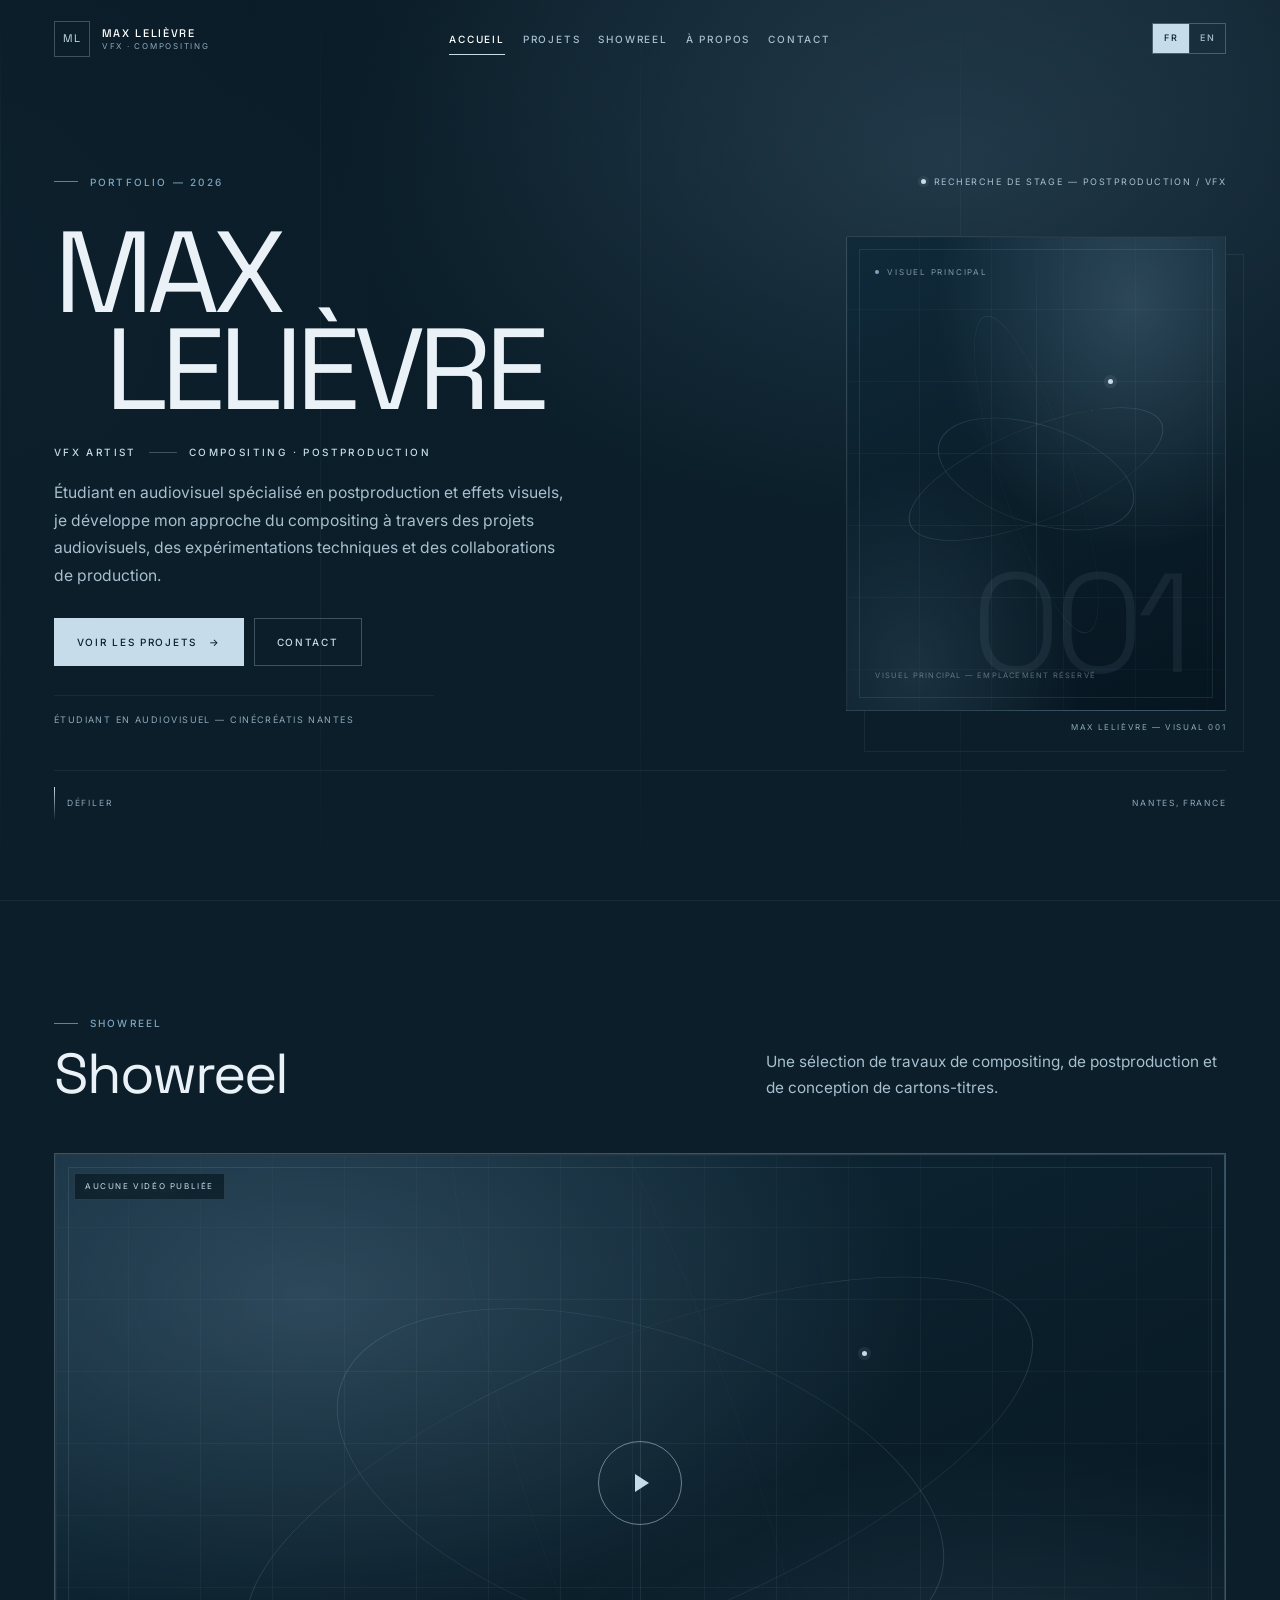
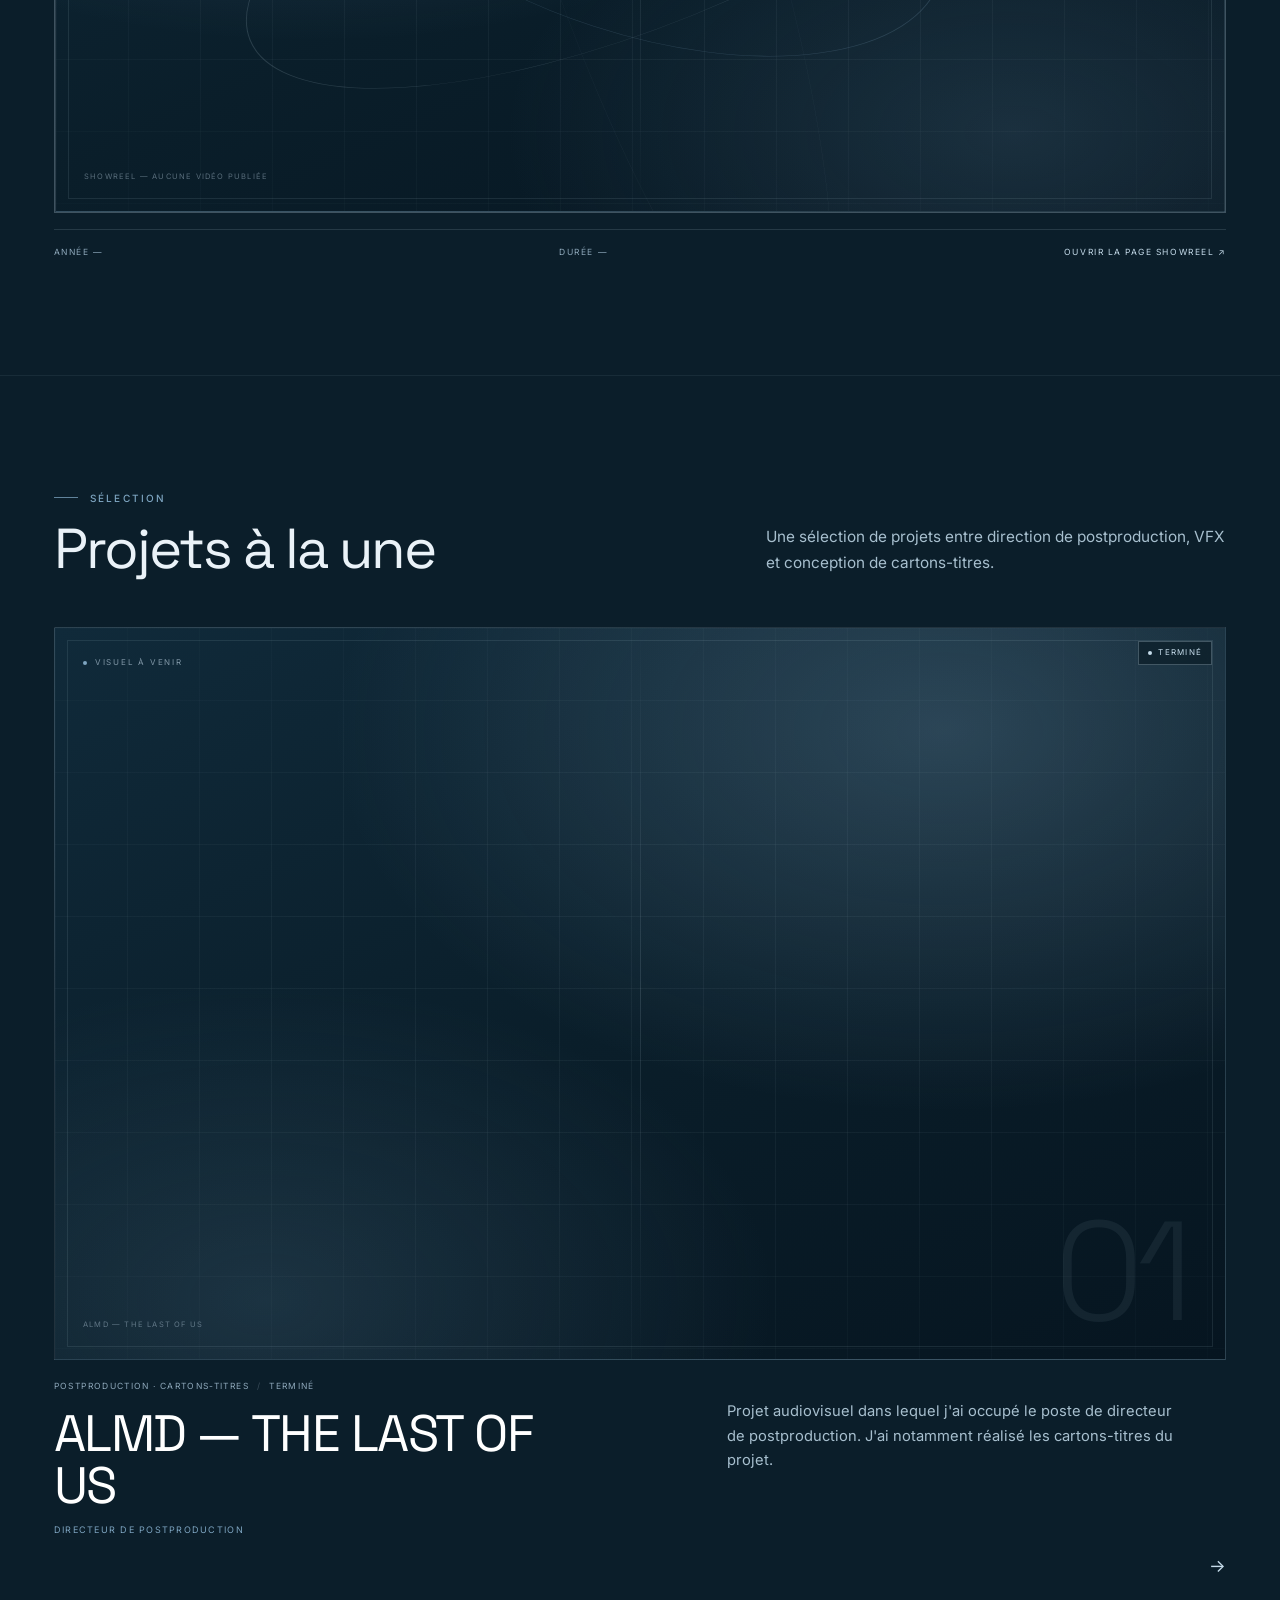
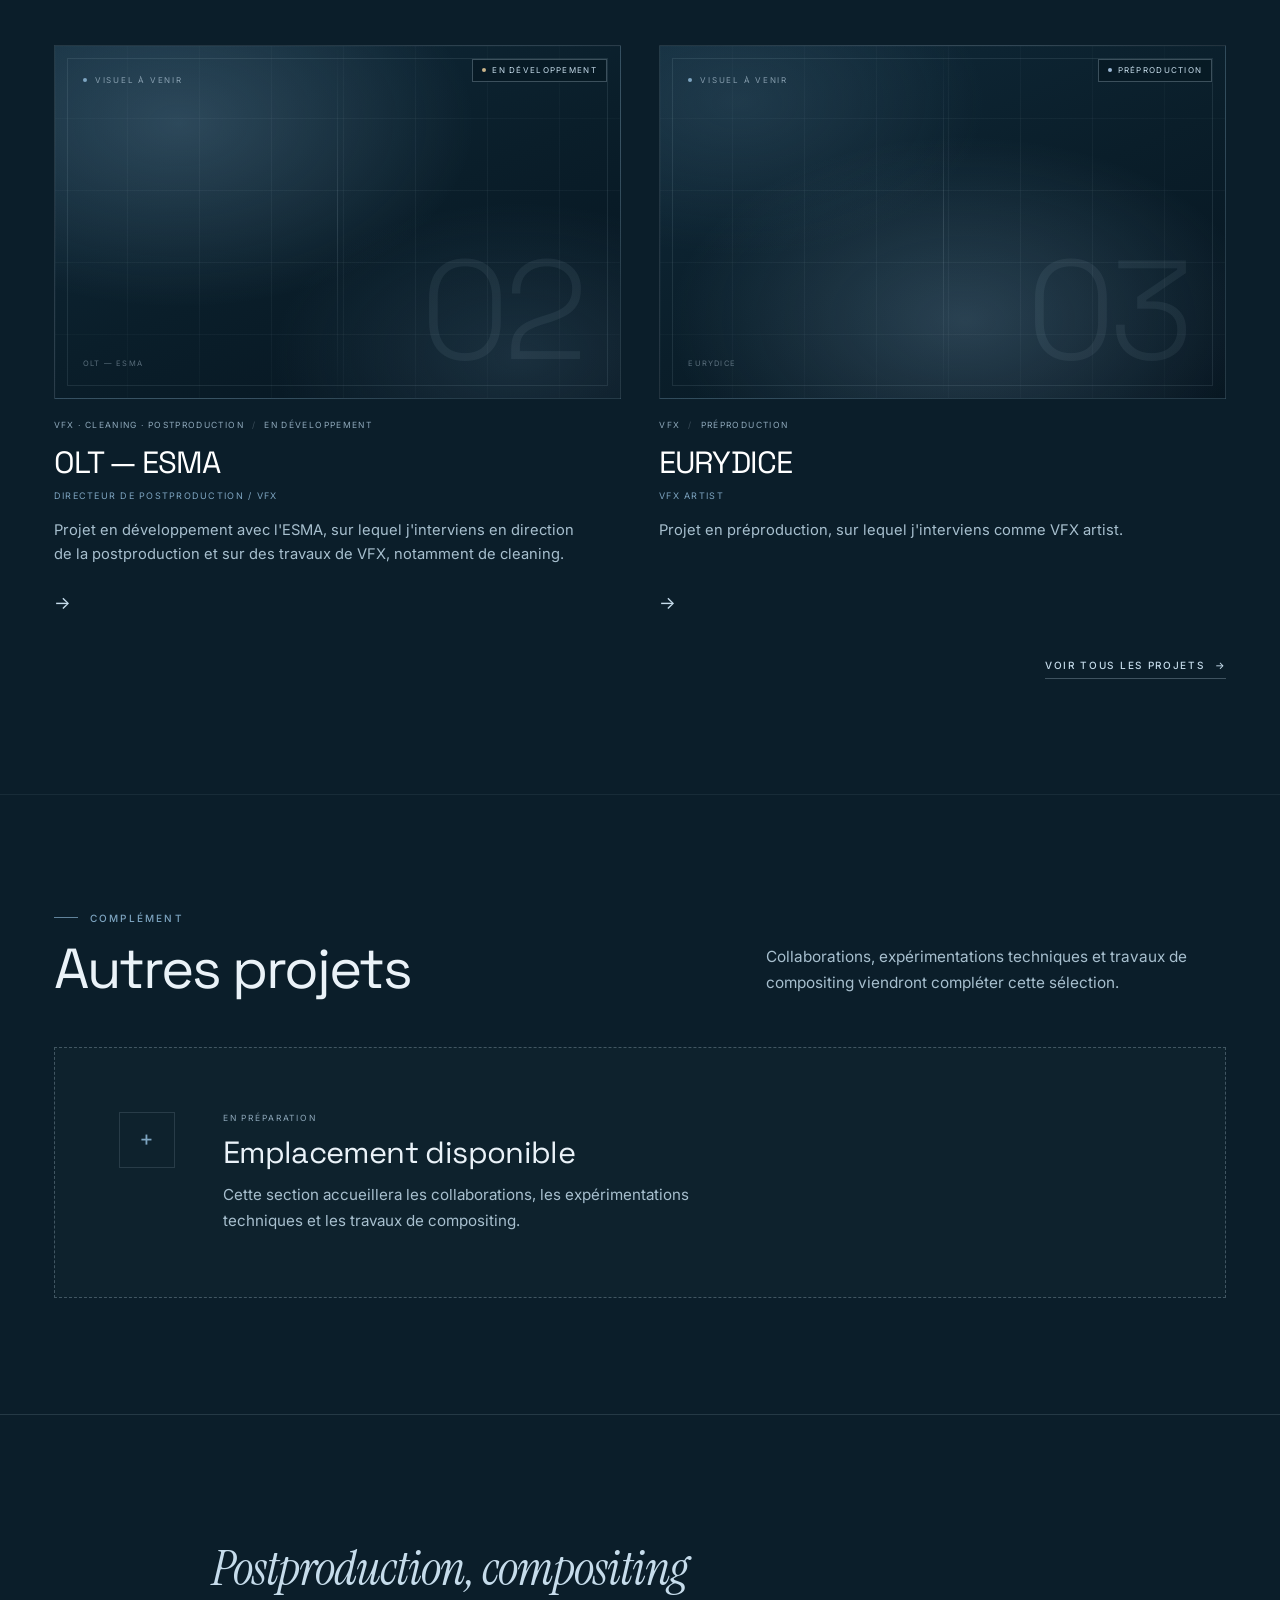
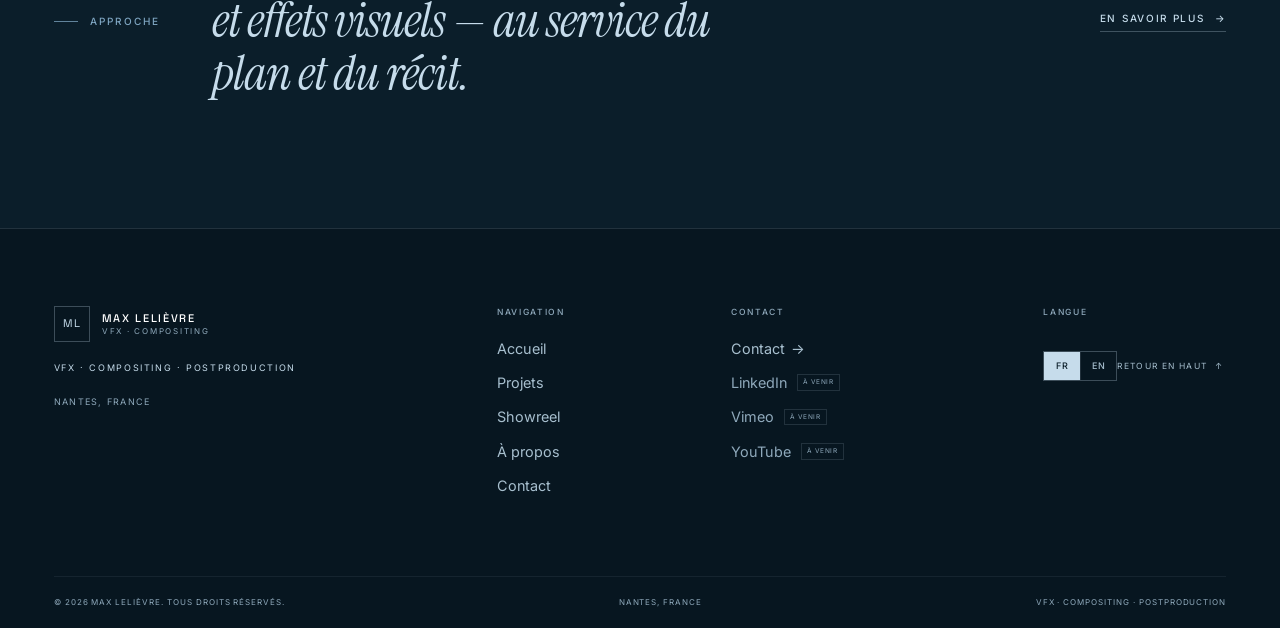
==== index.html @ de78ba36 "Initial commit: setup portfolio structure, assets, styles and scripts" ====
<!DOCTYPE html>
<html lang="fr">
<head>
  <meta charset="utf-8">
  <meta name="viewport" content="width=device-width, initial-scale=1">
  <title>Max Lelièvre — VFX Artist · Compositing &amp; Postproduction</title>
  <meta name="description" content="Portfolio de Max Lelièvre, étudiant en audiovisuel à CinéCréatis Nantes, spécialisé en postproduction, compositing et effets visuels.">
  <meta name="author" content="Max Lelièvre">
  <meta name="theme-color" content="#0B1E2A">
  <meta name="color-scheme" content="dark">

  <meta property="og:type" content="website">
  <meta property="og:site_name" content="Max Lelièvre">
  <meta property="og:title" content="Max Lelièvre — VFX Artist · Compositing &amp; Postproduction">
  <meta property="og:description" content="Portfolio de Max Lelièvre, étudiant en audiovisuel à CinéCréatis Nantes, spécialisé en postproduction, compositing et effets visuels.">
  <meta property="og:locale" content="fr_FR">

  <link rel="icon" href="assets/icons/favicon.svg" type="image/svg+xml">
  <link rel="preconnect" href="https://fonts.googleapis.com">
  <link rel="preconnect" href="https://fonts.gstatic.com" crossorigin>
  <link href="https://fonts.googleapis.com/css2?family=Inter:wght@300;400;500;600&family=Instrument+Serif:ital@0;1&family=Space+Grotesk:wght@300;400;500;600&display=swap" rel="stylesheet">
  <link rel="stylesheet" href="css/style.css">
</head>
<body>
  <a class="skip-link" href="#main" data-i18n-skip>Aller au contenu</a>

  <header id="site-header" class="site-header"></header>

  <div id="mobile-menu" class="mobile-menu" role="dialog" aria-modal="true" aria-hidden="true" inert></div>

  <main id="main" class="site-main" tabindex="-1"></main>

  <noscript>
    <div class="noscript">
      <p><strong>Ce portfolio nécessite JavaScript.</strong></p>
      <p>Activez JavaScript dans votre navigateur pour consulter les projets. / This portfolio requires JavaScript. Please enable it to view the projects.</p>
    </div>
  </noscript>

  <footer id="site-footer" class="site-footer"></footer>

  <div id="lightbox" class="lightbox" role="dialog" aria-modal="true" aria-label="Galerie" aria-hidden="true" inert>
    <button class="lightbox__close" type="button" data-lightbox-close aria-label="Fermer">
      <span aria-hidden="true"></span><span aria-hidden="true"></span>
    </button>
    <button class="lightbox__nav lightbox__nav--prev" type="button" data-lightbox-prev aria-label="Image précédente">
      <span aria-hidden="true">←</span>
    </button>
    <figure class="lightbox__figure">
      <div class="lightbox__stage"></div>
      <figcaption class="lightbox__caption"></figcaption>
    </figure>
    <button class="lightbox__nav lightbox__nav--next" type="button" data-lightbox-next aria-label="Image suivante">
      <span aria-hidden="true">→</span>
    </button>
    <div class="lightbox__counter" aria-hidden="true"></div>
  </div>

  <div id="live-region" class="sr-only" aria-live="polite"></div>

  <script src="js/translations.js" defer></script>
  <script src="js/projects.js" defer></script>
  <script src="js/main.js" defer></script>
</body>
</html>
---- css/style.css ----
/* ============================================================
   MAX LELIÈVRE — PORTFOLIO VFX
   Feuille de style unique, sans dépendance.
   Sommaire :
   01. Variables et base
   02. Utilitaires et typographie
   03. En-tête et menu mobile
   04. Accueil — hero
   05. Sections, showreel et cartes projet
   06. Pages Projets / Showreel
   07. Page projet
   08. À propos / Contact
   09. Pied de page et visionneuse
   10. Animations et responsive
   ============================================================ */

/* ------------------------------------------------------------
   01. VARIABLES ET BASE
   ------------------------------------------------------------ */
:root {
  --bg: #0B1E2A;
  --bg-deep: #071620;
  --bg-soft: #0E2432;
  --blue: #46677D;
  --blue-light: #7EA5C1;
  --pale: #C6DCEB;
  --white: #FFFFFF;
  --text: #EAF2F8;
  --muted: #A7BFCE;
  --muted-dim: #8FA9BB;
  --line: rgba(198, 220, 235, 0.14);
  --line-strong: rgba(198, 220, 235, 0.28);
  --line-faint: rgba(198, 220, 235, 0.07);

  --font-display: "Space Grotesk", "Helvetica Neue", Arial, sans-serif;
  --font-body: "Inter", "Helvetica Neue", Arial, sans-serif;
  --font-serif: "Instrument Serif", Georgia, "Times New Roman", serif;

  --header-h: 78px;
  --gutter: clamp(20px, 4.2vw, 64px);
  --max: 1560px;
  --ease: cubic-bezier(0.22, 0.61, 0.36, 1);
  --dur: 0.6s;
}

*,
*::before,
*::after {
  box-sizing: border-box;
}

html {
  -webkit-text-size-adjust: 100%;
  scroll-padding-top: calc(var(--header-h) + 24px);
}

body {
  margin: 0;
  background-color: var(--bg);
  background-image:
    radial-gradient(1100px 760px at 78% -12%, rgba(70, 103, 125, 0.20), transparent 62%),
    radial-gradient(900px 700px at -12% 34%, rgba(70, 103, 125, 0.08), transparent 60%);
  background-attachment: fixed;
  color: var(--text);
  font-family: var(--font-body);
  font-size: 16px;
  font-weight: 400;
  line-height: 1.6;
  overflow-x: hidden;
  -webkit-font-smoothing: antialiased;
  -moz-osx-font-smoothing: grayscale;
}

body::before {
  content: none;
}

body.menu-open,
body.lightbox-open {
  overflow: hidden;
}

img {
  display: block;
  max-width: 100%;
}

a {
  color: inherit;
  text-decoration: none;
}

button {
  font: inherit;
  color: inherit;
}

h1, h2, h3, h4, h5, h6 {
  margin: 0;
  font-weight: 400;
}

p {
  margin: 0;
}

ul, ol {
  margin: 0;
  padding: 0;
  list-style: none;
}

dl, dt, dd {
  margin: 0;
}

figure {
  margin: 0;
}

::selection {
  background: var(--pale);
  color: var(--bg);
}

:focus-visible {
  outline: 2px solid var(--pale);
  outline-offset: 4px;
}

main:focus {
  outline: none;
}

::-webkit-scrollbar {
  width: 10px;
  height: 10px;
}
::-webkit-scrollbar-track {
  background: var(--bg-deep);
}
::-webkit-scrollbar-thumb {
  background: #294455;
  border: 2px solid var(--bg-deep);
}
::-webkit-scrollbar-thumb:hover {
  background: var(--blue);
}

/* ------------------------------------------------------------
   02. UTILITAIRES ET TYPOGRAPHIE
   ------------------------------------------------------------ */
.container {
  width: 100%;
  max-width: var(--max);
  margin-inline: auto;
  padding-inline: var(--gutter);
}

.sr-only {
  position: absolute;
  width: 1px;
  height: 1px;
  padding: 0;
  margin: -1px;
  overflow: hidden;
  clip: rect(0, 0, 0, 0);
  white-space: nowrap;
  border: 0;
}

.skip-link {
  position: fixed;
  top: 12px;
  left: 12px;
  z-index: 1000;
  padding: 12px 18px;
  background: var(--pale);
  color: var(--bg);
  font-size: 11px;
  font-weight: 500;
  letter-spacing: 0.14em;
  text-transform: uppercase;
  transform: translateY(-160%);
  transition: transform 0.25s var(--ease);
}
.skip-link:focus {
  transform: none;
}

.eyebrow {
  display: flex;
  align-items: center;
  gap: 12px;
  color: var(--blue-light);
  font-size: 10px;
  font-weight: 500;
  letter-spacing: 0.22em;
  line-height: 1.4;
  text-transform: uppercase;
}
.eyebrow::before {
  content: "";
  flex: 0 0 auto;
  width: 24px;
  height: 1px;
  background: currentColor;
  opacity: 0.75;
}

.section-title {
  font-family: var(--font-display);
  font-size: clamp(2.1rem, 4.4vw, 4.6rem);
  font-weight: 400;
  letter-spacing: -0.035em;
  line-height: 0.98;
}

.page-title {
  margin-top: 1.6rem;
  font-family: var(--font-display);
  font-size: clamp(3.4rem, 9vw, 9rem);
  font-weight: 400;
  letter-spacing: -0.055em;
  line-height: 0.84;
  text-transform: uppercase;
}

.page-intro {
  max-width: 62ch;
  color: var(--muted);
  font-size: clamp(0.98rem, 1.2vw, 1.1rem);
  line-height: 1.75;
}
.page-intro--large {
  max-width: 54ch;
  margin-top: clamp(1.8rem, 3vw, 2.8rem);
  color: var(--pale);
  font-size: clamp(1.15rem, 1.8vw, 1.5rem);
  line-height: 1.55;
}

.section-intro {
  justify-self: end;
  max-width: 46ch;
  color: var(--muted);
  font-size: 0.96rem;
  line-height: 1.7;
}

.text-link {
  display: inline-flex;
  align-items: center;
  gap: 10px;
  padding-bottom: 5px;
  border-bottom: 1px solid var(--line-strong);
  color: var(--pale);
  font-size: 10px;
  font-weight: 500;
  letter-spacing: 0.17em;
  text-transform: uppercase;
  transition: color 0.25s, border-color 0.25s;
}
.text-link span {
  transition: transform 0.3s var(--ease);
}
.text-link:hover {
  color: var(--white);
  border-color: var(--white);
}
.text-link:hover span {
  transform: translateX(4px);
}

.btn {
  display: inline-flex;
  align-items: center;
  justify-content: center;
  gap: 12px;
  min-height: 48px;
  padding: 0 22px;
  border: 1px solid transparent;
  background: transparent;
  color: var(--pale);
  font-size: 10px;
  font-weight: 500;
  letter-spacing: 0.17em;
  line-height: 1.2;
  text-transform: uppercase;
  cursor: pointer;
  transition: background 0.3s, color 0.3s, border-color 0.3s;
}
.btn span {
  transition: transform 0.3s var(--ease);
}
.btn:hover span {
  transform: translateX(3px);
}
.btn--primary {
  background: var(--pale);
  border-color: var(--pale);
  color: var(--bg);
}
.btn--primary:hover {
  background: var(--white);
  border-color: var(--white);
}
.btn--ghost {
  border-color: var(--line-strong);
  color: var(--pale);
}
.btn--ghost:hover {
  border-color: var(--pale);
  background: rgba(198, 220, 235, 0.05);
}
.btn--disabled {
  border-color: var(--line);
  color: var(--muted-dim);
  cursor: default;
}

.dot {
  display: inline-block;
  flex: 0 0 auto;
  width: 5px;
  height: 5px;
  border-radius: 50%;
  background: var(--pale);
}

/* ------------------------------------------------------------
   03. EN-TÊTE ET MENU MOBILE
   ------------------------------------------------------------ */
.site-header {
  position: fixed;
  inset: 0 0 auto 0;
  z-index: 100;
  height: var(--header-h);
  border-bottom: 1px solid transparent;
  transition: background 0.35s var(--ease), border-color 0.35s var(--ease), backdrop-filter 0.35s;
}
.site-header.is-scrolled,
.site-header.is-inner {
  background: rgba(7, 22, 32, 0.84);
  border-bottom-color: var(--line);
  -webkit-backdrop-filter: blur(16px) saturate(1.1);
  backdrop-filter: blur(16px) saturate(1.1);
}

.header__inner {
  display: grid;
  grid-template-columns: 1fr auto 1fr;
  align-items: center;
  gap: 24px;
  height: 100%;
}

.brand {
  display: inline-flex;
  align-items: center;
  gap: 12px;
  justify-self: start;
}
.brand__mark {
  display: grid;
  flex: 0 0 auto;
  place-items: center;
  width: 36px;
  height: 36px;
  border: 1px solid var(--line-strong);
  color: var(--pale);
  font-family: var(--font-display);
  font-size: 11px;
  letter-spacing: 0.04em;
  transition: background 0.3s, color 0.3s, border-color 0.3s;
}
.brand:hover .brand__mark {
  background: var(--pale);
  border-color: var(--pale);
  color: var(--bg);
}
.brand__text {
  display: flex;
  flex-direction: column;
  line-height: 1.1;
}
.brand__name {
  color: var(--white);
  font-family: var(--font-display);
  font-size: 11px;
  font-weight: 500;
  letter-spacing: 0.15em;
  text-transform: uppercase;
}
.brand__role {
  margin-top: 3px;
  color: var(--muted-dim);
  font-size: 8px;
  letter-spacing: 0.22em;
  text-transform: uppercase;
}

.header__nav {
  display: flex;
  justify-self: center;
  gap: clamp(16px, 2vw, 34px);
}
.header__link {
  position: relative;
  padding: 8px 0;
  color: var(--muted);
  font-size: 10px;
  font-weight: 500;
  letter-spacing: 0.18em;
  text-transform: uppercase;
  transition: color 0.25s;
}
.header__link::after {
  content: "";
  position: absolute;
  right: 0;
  bottom: 0;
  left: 0;
  height: 1px;
  background: var(--pale);
  transform: scaleX(0);
  transform-origin: left;
  transition: transform 0.35s var(--ease);
}
.header__link:hover,
.header__link.is-active {
  color: var(--white);
}
.header__link.is-active::after {
  transform: scaleX(1);
}

.header__actions {
  display: flex;
  align-items: center;
  justify-self: end;
  gap: 18px;
}

.lang-switch {
  display: inline-flex;
  border: 1px solid var(--line-strong);
}
.lang-switch__btn {
  min-width: 36px;
  padding: 7px 8px;
  border: 0;
  background: transparent;
  color: var(--muted);
  font-size: 9px;
  font-weight: 500;
  letter-spacing: 0.14em;
  cursor: pointer;
  transition: background 0.25s, color 0.25s;
}
.lang-switch__btn + .lang-switch__btn {
  border-left: 1px solid var(--line);
}
.lang-switch__btn:hover {
  color: var(--white);
}
.lang-switch__btn.is-active {
  background: var(--pale);
  color: var(--bg);
}
.lang-switch__btn.is-active:hover {
  color: var(--bg);
}

.menu-toggle {
  display: none;
  align-items: center;
  gap: 10px;
  padding: 8px 0;
  border: 0;
  background: none;
  cursor: pointer;
}
.menu-toggle__label {
  font-size: 9px;
  letter-spacing: 0.18em;
  text-transform: uppercase;
}
.menu-toggle__icon {
  position: relative;
  width: 22px;
  height: 14px;
}
.menu-toggle__icon span {
  position: absolute;
  left: 0;
  width: 100%;
  height: 1px;
  background: var(--pale);
  transition: transform 0.3s var(--ease), top 0.3s var(--ease);
}
.menu-toggle__icon span:first-child {
  top: 3px;
}
.menu-toggle__icon span:last-child {
  top: 10px;
}
body.menu-open .menu-toggle__icon span:first-child {
  top: 7px;
  transform: rotate(45deg);
}
body.menu-open .menu-toggle__icon span:last-child {
  top: 7px;
  transform: rotate(-45deg);
}

.mobile-menu {
  position: fixed;
  inset: 0;
  z-index: 90;
  display: none;
  padding-top: var(--header-h);
  background: var(--bg-deep);
  visibility: hidden;
  opacity: 0;
  overflow-y: auto;
  transition: opacity 0.35s var(--ease), visibility 0s linear 0.35s;
}
.mobile-menu.is-open {
  visibility: visible;
  opacity: 1;
  transition: opacity 0.35s var(--ease), visibility 0s linear 0s;
}
.mobile-menu__inner {
  display: flex;
  flex-direction: column;
  justify-content: space-between;
  min-height: calc(100svh - var(--header-h));
  padding-top: clamp(2rem, 6vh, 5rem);
  padding-bottom: 2rem;
}
.mobile-menu__nav {
  display: flex;
  flex-direction: column;
}
.mobile-menu__link {
  display: flex;
  align-items: baseline;
  gap: 16px;
  padding: clamp(10px, 1.8vh, 18px) 0;
  border-bottom: 1px solid var(--line-faint);
  color: var(--muted);
  font-family: var(--font-display);
  font-size: clamp(2rem, 7vw, 3.6rem);
  letter-spacing: -0.035em;
  line-height: 1;
  text-transform: uppercase;
  transition: color 0.25s, padding-left 0.35s var(--ease);
}
.mobile-menu__link:hover,
.mobile-menu__link.is-active {
  color: var(--white);
}
.mobile-menu__link:hover {
  padding-left: 10px;
}
.mobile-menu__index {
  color: var(--blue-light);
  font-family: var(--font-body);
  font-size: 9px;
  letter-spacing: 0.18em;
}
.mobile-menu__arrow {
  margin-left: auto;
  color: var(--blue-light);
  font-size: 0.9rem;
}
.mobile-menu__footer {
  display: grid;
  gap: 1rem;
  margin-top: 3rem;
}
.mobile-menu__row {
  display: flex;
  align-items: center;
  justify-content: space-between;
  gap: 1rem;
  padding-top: 1rem;
  border-top: 1px solid var(--line);
  color: var(--muted);
  font-size: 12px;
}
.mobile-menu__kicker {
  color: var(--muted-dim);
  font-size: 8.5px;
  letter-spacing: 0.2em;
  text-transform: uppercase;
}
.mobile-menu__cta {
  display: flex;
  align-items: center;
  justify-content: space-between;
  padding: 1.1rem 0;
  border-top: 1px solid var(--line-strong);
  color: var(--pale);
  font-size: 13px;
  letter-spacing: 0.16em;
  text-transform: uppercase;
}

/* ------------------------------------------------------------
   04. ACCUEIL — HERO
   ------------------------------------------------------------ */
.site-main {
  min-height: 60vh;
}

.hero {
  position: relative;
  display: flex;
  align-items: center;
  min-height: 100svh;
  padding-top: calc(var(--header-h) + clamp(2.5rem, 6vh, 5rem));
  padding-bottom: clamp(1.5rem, 4vh, 3rem);
  overflow: hidden;
}
.hero__bg {
  position: absolute;
  inset: 0;
  pointer-events: none;
}
.hero__bg::before {
  content: "";
  position: absolute;
  inset: 0;
  background:
    radial-gradient(ellipse 72% 62% at 74% 18%, rgba(70, 103, 125, 0.34), transparent 66%),
    linear-gradient(180deg, rgba(7, 22, 32, 0.18), var(--bg) 92%);
}
.hero__bg::after {
  content: "";
  position: absolute;
  inset: 0;
  background-image: linear-gradient(90deg, rgba(198, 220, 235, 0.055) 1px, transparent 1px);
  background-size: 25% 100%;
  opacity: 0.8;
  -webkit-mask-image: linear-gradient(to bottom, transparent, #000 18%, #000 72%, transparent);
  mask-image: linear-gradient(to bottom, transparent, #000 18%, #000 72%, transparent);
}
.hero__inner {
  position: relative;
  z-index: 1;
  width: 100%;
}
.hero__top {
  display: flex;
  align-items: center;
  justify-content: space-between;
  gap: 1.5rem;
}
.hero__availability {
  display: flex;
  align-items: center;
  gap: 8px;
  color: var(--muted);
  font-size: 9px;
  letter-spacing: 0.17em;
  text-transform: uppercase;
}
.hero__availability .dot {
  box-shadow: 0 0 0 3px rgba(198, 220, 235, 0.08);
}

.hero__title {
  margin: 0 0 1.6rem;
  font-family: var(--font-display);
  font-size: clamp(3.4rem, 9vw, 8rem);
  font-weight: 400;
  letter-spacing: -0.06em;
  line-height: 0.84;
  text-transform: uppercase;
}
.hero__line {
  display: block;
}
.hero__line--2 {
  margin-left: clamp(0px, 4vw, 70px);
}

.hero__grid {
  display: grid;
  grid-template-columns: minmax(0, 1fr) minmax(280px, 420px);
  gap: clamp(2rem, 5vw, 6rem);
  align-items: end;
  margin-top: clamp(2rem, 4vh, 3.5rem);
}
.hero__content {
  max-width: none;
  padding-bottom: 0.4rem;
}
.hero__role {
  display: flex;
  flex-wrap: wrap;
  align-items: center;
  gap: 12px;
  color: var(--pale);
  font-size: 10px;
  font-weight: 500;
  letter-spacing: 0.24em;
  text-transform: uppercase;
}
.hero__role-sep {
  width: 28px;
  height: 1px;
  background: var(--line-strong);
}
.hero__intro {
  max-width: 52ch;
  margin-top: 1.2rem;
  color: var(--muted);
  font-size: clamp(0.98rem, 1.15vw, 1.1rem);
  line-height: 1.75;
}
.hero__actions {
  display: flex;
  flex-wrap: wrap;
  gap: 10px;
  margin-top: 1.8rem;
}
.hero__meta {
  max-width: 380px;
  margin-top: 1.8rem;
  padding-top: 1.1rem;
  border-top: 1px solid var(--line-faint);
  color: var(--muted-dim);
  font-size: 9px;
  letter-spacing: 0.16em;
  line-height: 1.6;
  text-transform: uppercase;
}

.hero__visual {
  position: relative;
  isolation: isolate;
  justify-self: end;
  width: 100%;
  max-width: 420px;
}
.hero__visual::before {
  content: "";
  position: absolute;
  inset: 18px -18px -18px 18px;
  z-index: -1;
  border: 1px solid var(--line-faint);
  pointer-events: none;
}
.hero__media {
  border-color: var(--line-strong);
}
.hero__visual-caption {
  display: block;
  margin-top: 10px;
  color: var(--muted-dim);
  font-size: 8px;
  letter-spacing: 0.2em;
  text-align: right;
  text-transform: uppercase;
}

.hero__footer {
  display: flex;
  align-items: center;
  justify-content: space-between;
  gap: 1.5rem;
  margin-top: clamp(2rem, 4vh, 3.5rem);
  padding-top: 1rem;
  border-top: 1px solid var(--line-faint);
}
.hero__footer-note {
  color: var(--muted-dim);
  font-size: 8.5px;
  letter-spacing: 0.2em;
  text-transform: uppercase;
}
.scroll-cue {
  display: inline-flex;
  align-items: center;
  gap: 12px;
  padding: 0;
  border: 0;
  background: none;
  color: var(--muted-dim);
  font-size: 8.5px;
  letter-spacing: 0.22em;
  text-transform: uppercase;
  cursor: pointer;
  transition: color 0.25s;
}
.scroll-cue:hover {
  color: var(--pale);
}
.scroll-cue__line {
  position: relative;
  width: 1px;
  height: 34px;
  background: linear-gradient(to bottom, var(--pale), transparent);
  overflow: hidden;
}
.scroll-cue__line::after {
  content: "";
  position: absolute;
  top: -10px;
  left: 0;
  width: 1px;
  height: 10px;
  background: var(--white);
}

/* ------------------------------------------------------------
   05. SECTIONS, SHOWREEL ET CARTES PROJET
   ------------------------------------------------------------ */
.section {
  position: relative;
  padding: clamp(4.5rem, 9vw, 9rem) 0;
  border-top: 1px solid var(--line-faint);
}
.section--tight {
  padding-top: clamp(3rem, 6vw, 5rem);
}
.section-head {
  display: grid;
  grid-template-columns: minmax(0, 1fr) minmax(0, 0.9fr);
  gap: clamp(1.5rem, 4vw, 5rem);
  align-items: end;
  margin-bottom: clamp(2rem, 4vw, 3.5rem);
}
.section-head__title .eyebrow {
  margin-bottom: 1rem;
}
.section-foot {
  display: flex;
  justify-content: flex-end;
  margin-top: 2.5rem;
}

/* Showreel */
.showreel-frame {
  display: block;
}
.showreel-frame__media {
  position: relative;
  overflow: hidden;
  border: 1px solid var(--line-strong);
}
.showreel-frame__visual {
  transition: transform 0.9s var(--ease), filter 0.5s;
}
.showreel-frame:hover .showreel-frame__visual {
  transform: scale(1.012);
  filter: brightness(1.08);
}
.play-button {
  position: absolute;
  inset: 0;
  z-index: 3;
  display: grid;
  place-items: center;
  width: 84px;
  height: 84px;
  margin: auto;
  border: 1px solid rgba(198, 220, 235, 0.5);
  border-radius: 50%;
  transition: background 0.35s, border-color 0.35s;
}
.play-button span {
  width: 0;
  height: 0;
  margin-left: 4px;
  border-top: 9px solid transparent;
  border-bottom: 9px solid transparent;
  border-left: 14px solid var(--pale);
  transition: border-color 0.35s;
}
.showreel-frame:hover .play-button {
  background: var(--pale);
  border-color: var(--pale);
}
.showreel-frame:hover .play-button span {
  border-left-color: var(--bg);
}
.showreel-frame__status {
  position: absolute;
  top: 1.2rem;
  left: 1.2rem;
  z-index: 3;
  padding: 6px 10px;
  border: 1px solid var(--line);
  background: rgba(7, 22, 32, 0.65);
  color: var(--pale);
  font-size: 8px;
  letter-spacing: 0.2em;
  text-transform: uppercase;
  -webkit-backdrop-filter: blur(8px);
  backdrop-filter: blur(8px);
}
.showreel-frame__bar {
  display: flex;
  flex-wrap: wrap;
  justify-content: space-between;
  gap: 1rem;
  margin-top: 1rem;
  padding-top: 1rem;
  border-top: 1px solid var(--line);
  color: var(--muted-dim);
  font-size: 8.5px;
  letter-spacing: 0.18em;
  text-transform: uppercase;
}
.showreel-frame__cta {
  color: var(--pale);
}

/* Médias et emplacements visuels */
.media,
.media-ph {
  position: relative;
  width: 100%;
  overflow: hidden;
  border: 1px solid var(--line);
  background: var(--bg-deep);
}
.media img {
  width: 100%;
  height: 100%;
  object-fit: cover;
  transition: transform 0.9s var(--ease), filter 0.5s;
}
.media-ph {
  display: flex;
  flex-direction: column;
  justify-content: space-between;
  padding: clamp(1rem, 2.2vw, 1.8rem);
  background:
    radial-gradient(90% 90% at var(--ph-x, 76%) var(--ph-y, 14%), rgba(126, 165, 193, 0.28), transparent 58%),
    radial-gradient(70% 70% at var(--ph-rx, 18%) var(--ph-ry, 92%), rgba(70, 103, 125, 0.30), transparent 62%),
    linear-gradient(155deg, #102A3A 0%, #0A1E2A 52%, #061520 100%);
  isolation: isolate;
  transition: filter 0.5s;
}
.media-ph--v1 {
  --ph-x: 76%;
  --ph-y: 14%;
  --ph-rx: 18%;
  --ph-ry: 92%;
}
.media-ph--v2 {
  --ph-x: 22%;
  --ph-y: 22%;
  --ph-rx: 82%;
  --ph-ry: 88%;
}
.media-ph--v3 {
  --ph-x: 54%;
  --ph-y: 78%;
  --ph-rx: 14%;
  --ph-ry: 16%;
}
.media-ph::before {
  content: "";
  position: absolute;
  inset: 0;
  z-index: 0;
  background-image:
    linear-gradient(to right, rgba(198, 220, 235, 0.055) 1px, transparent 1px),
    linear-gradient(to bottom, rgba(198, 220, 235, 0.055) 1px, transparent 1px);
  background-size: clamp(36px, 6vw, 72px) clamp(36px, 6vw, 72px);
  -webkit-mask-image: radial-gradient(120% 100% at 50% 50%, #000 25%, transparent 80%);
  mask-image: radial-gradient(120% 100% at 50% 50%, #000 25%, transparent 80%);
}
.media-ph::after {
  content: "";
  position: absolute;
  top: 0;
  bottom: 0;
  left: 50%;
  z-index: 0;
  width: 1px;
  background: linear-gradient(to bottom, transparent, rgba(198, 220, 235, 0.14), transparent);
}
.media-ph > * {
  position: relative;
  z-index: 1;
}
.media-ph__frame {
  position: absolute;
  inset: 12px;
  z-index: 0;
  border: 1px solid rgba(198, 220, 235, 0.10);
  pointer-events: none;
}
.media-ph__top {
  display: flex;
  align-items: center;
  gap: 8px;
  color: rgba(198, 220, 235, 0.62);
  font-size: 8px;
  letter-spacing: 0.22em;
  text-transform: uppercase;
}
.media-ph__dot {
  width: 4px;
  height: 4px;
  border-radius: 50%;
  background: var(--blue-light);
}
.media-ph__code {
  position: absolute;
  right: clamp(1rem, 3vw, 2.5rem);
  bottom: clamp(1.2rem, 3vw, 2.6rem);
  color: rgba(198, 220, 235, 0.07);
  font-family: var(--font-display);
  font-size: clamp(4rem, 11vw, 11rem);
  font-weight: 300;
  letter-spacing: -0.05em;
  line-height: 0.7;
}
.media-ph__bottom {
  display: flex;
  justify-content: space-between;
  gap: 1rem;
  color: rgba(198, 220, 235, 0.42);
  font-size: 7.5px;
  letter-spacing: 0.16em;
  text-transform: uppercase;
}
.media-ph__bottom span:last-child {
  text-align: right;
}

/* Orbitales décoratives des emplacements */
.orbit {
  position: absolute;
  inset: 0;
  z-index: 0;
  display: grid;
  place-items: center;
  pointer-events: none;
}
.orbit i {
  position: absolute;
  width: 72%;
  aspect-ratio: 1;
  border: 1px solid rgba(198, 220, 235, 0.16);
  border-radius: 50%;
  transform: rotate(-22deg) scaleY(0.34);
}
.orbit i:nth-child(2) {
  width: 54%;
  border-color: rgba(126, 165, 193, 0.22);
  transform: rotate(18deg) scaleY(0.48);
}
.orbit i:nth-child(3) {
  width: 88%;
  border-color: rgba(198, 220, 235, 0.09);
  transform: rotate(72deg) scaleY(0.22);
}
.orbit b {
  position: absolute;
  top: 30%;
  left: 69%;
  width: 5px;
  height: 5px;
  border-radius: 50%;
  background: var(--pale);
  box-shadow: 0 0 0 4px rgba(198, 220, 235, 0.08);
}

/* Cartes projet */
.project-card {
  min-width: 0;
}
.project-card__link {
  display: flex;
  flex-direction: column;
  height: 100%;
}
.project-card__media {
  position: relative;
  overflow: hidden;
}
.project-card__visual {
  transition: transform 0.9s var(--ease), filter 0.5s;
}
.project-card__link:hover .project-card__visual {
  transform: scale(1.018);
  filter: brightness(1.08);
}
.project-card__link:hover .media img {
  transform: scale(1.04);
}
.project-card__index {
  position: absolute;
  top: 14px;
  left: 14px;
  z-index: 3;
  padding: 5px 8px;
  border: 1px solid var(--line);
  background: rgba(7, 22, 32, 0.62);
  color: var(--pale);
  font-size: 9px;
  letter-spacing: 0.18em;
  -webkit-backdrop-filter: blur(8px);
  backdrop-filter: blur(8px);
}
.project-card__media > .status-badge {
  position: absolute;
  top: 14px;
  right: 14px;
  z-index: 3;
}
.status-badge {
  display: inline-flex;
  align-items: center;
  gap: 6px;
  padding: 6px 9px;
  border: 1px solid var(--line-strong);
  background: rgba(7, 22, 32, 0.55);
  color: var(--pale);
  font-size: 8px;
  letter-spacing: 0.16em;
  line-height: 1.2;
  text-transform: uppercase;
  -webkit-backdrop-filter: blur(8px);
  backdrop-filter: blur(8px);
}
.status-badge::before {
  content: "";
  width: 4px;
  height: 4px;
  border-radius: 50%;
  background: var(--blue-light);
}
.status-badge--completed::before {
  background: var(--pale);
}
.status-badge--in-development::before {
  background: #C9B48A;
}
.status-badge--preproduction::before {
  background: #9BB7D4;
}
.project-card__body {
  position: relative;
  display: flex;
  flex: 1;
  flex-direction: column;
  padding-top: 1.25rem;
}
.project-card__meta {
  display: flex;
  flex-wrap: wrap;
  align-items: center;
  gap: 8px;
  color: var(--muted-dim);
  font-size: 8.5px;
  letter-spacing: 0.16em;
  text-transform: uppercase;
}
.project-card__sep {
  color: rgba(198, 220, 235, 0.25);
}
.project-card__title {
  max-width: 18ch;
  margin-top: 0.9rem;
  color: var(--white);
  font-family: var(--font-display);
  font-size: clamp(1.5rem, 2.4vw, 2.4rem);
  letter-spacing: -0.03em;
  line-height: 1.02;
  text-transform: uppercase;
}
.project-card__role {
  margin-top: 0.65rem;
  color: var(--blue-light);
  font-size: 9px;
  letter-spacing: 0.14em;
  line-height: 1.5;
  text-transform: uppercase;
}
.project-card__desc {
  max-width: 60ch;
  margin-top: 1rem;
  color: var(--muted);
  font-size: 0.92rem;
  line-height: 1.65;
}
.project-card__arrow {
  align-self: flex-start;
  margin-top: auto;
  padding-top: 1.4rem;
  color: var(--pale);
  font-size: 1.1rem;
  transition: transform 0.35s var(--ease);
}
.project-card__link:hover .project-card__arrow {
  transform: translateX(6px);
}

/* Grille des projets à la une */
.featured-grid {
  display: grid;
  grid-template-columns: repeat(2, minmax(0, 1fr));
  gap: clamp(2.5rem, 5vw, 5rem) clamp(1.5rem, 3vw, 3rem);
}
.featured-grid > .project-card:first-child {
  grid-column: 1 / -1;
}
.featured-grid > .project-card:first-child .project-card__body {
  display: grid;
  grid-template-columns: minmax(0, 1.1fr) minmax(0, 0.9fr);
  column-gap: clamp(2rem, 5vw, 6rem);
  align-items: start;
}
.featured-grid > .project-card:first-child .project-card__meta {
  grid-column: 1 / -1;
}
.featured-grid > .project-card:first-child .project-card__title {
  grid-column: 1;
  max-width: 16ch;
  font-size: clamp(2rem, 4vw, 4rem);
}
.featured-grid > .project-card:first-child .project-card__role {
  grid-column: 1;
}
.featured-grid > .project-card:first-child .project-card__desc {
  grid-column: 2;
  grid-row: 2 / span 2;
  max-width: 50ch;
  margin-top: 0;
  padding-top: 0.35rem;
}
.featured-grid > .project-card:first-child .project-card__arrow {
  grid-column: 2;
  grid-row: 4;
  justify-self: end;
  align-self: end;
  padding-top: 1rem;
}

/* Grille compacte — autres projets */
.compact-grid {
  display: grid;
  grid-template-columns: repeat(3, minmax(0, 1fr));
  gap: clamp(1.5rem, 3vw, 2.5rem);
}
.project-card--compact .project-card__title {
  margin-top: 0.7rem;
  font-size: clamp(1.1rem, 1.6vw, 1.4rem);
}
.project-card--compact .project-card__role {
  font-size: 8px;
}
.project-card--compact .project-card__arrow {
  padding-top: 1rem;
  font-size: 0.95rem;
}
.project-card--compact .media-ph__bottom {
  display: none;
}
.project-card--compact .media-ph__code {
  font-size: clamp(3rem, 6vw, 5rem);
}

/* État vide */
.empty-state {
  display: grid;
  grid-template-columns: auto minmax(0, 1fr);
  gap: clamp(1.5rem, 4vw, 3rem);
  align-items: start;
  padding: clamp(2rem, 5vw, 4rem);
  border: 1px dashed var(--line-strong);
  background: rgba(198, 220, 235, 0.015);
}
.empty-state__mark {
  display: grid;
  place-items: center;
  width: 56px;
  height: 56px;
  border: 1px solid var(--line);
  color: var(--blue-light);
  font-family: var(--font-display);
  font-size: 1.5rem;
}
.empty-state__label {
  color: var(--muted-dim);
  font-size: 8.5px;
  letter-spacing: 0.22em;
  text-transform: uppercase;
}
.empty-state__title {
  margin-top: 0.7rem;
  font-family: var(--font-display);
  font-size: clamp(1.5rem, 2.4vw, 2.2rem);
  letter-spacing: -0.02em;
  line-height: 1.05;
}
.empty-state__text {
  max-width: 52ch;
  margin-top: 0.8rem;
  color: var(--muted);
  font-size: 0.95rem;
  line-height: 1.7;
}

/* Déclaration / approche */
.statement {
  padding: clamp(5rem, 10vw, 10rem) 0;
  border-top: 1px solid var(--line);
}
.statement__inner {
  display: grid;
  grid-template-columns: auto minmax(0, 1fr) auto;
  gap: clamp(1.5rem, 4vw, 4rem);
  align-items: center;
}
.statement__text {
  max-width: 22ch;
  color: var(--pale);
  font-family: var(--font-serif);
  font-size: clamp(1.8rem, 3.8vw, 4rem);
  font-style: italic;
  font-weight: 400;
  letter-spacing: -0.02em;
  line-height: 1.08;
}

/* ------------------------------------------------------------
   06. PAGES PROJETS / SHOWREEL
   ------------------------------------------------------------ */
.page-hero {
  padding-top: calc(var(--header-h) + clamp(3rem, 8vh, 7rem));
  padding-bottom: clamp(2.5rem, 5vw, 5rem);
}
.page-hero__grid {
  display: grid;
  grid-template-columns: minmax(0, 1fr) auto;
  gap: 2rem;
  align-items: end;
  margin-top: clamp(2rem, 4vw, 3.5rem);
  padding-top: 1.5rem;
  border-top: 1px solid var(--line);
}
.page-count {
  color: var(--muted-dim);
  font-size: 9px;
  letter-spacing: 0.18em;
  text-transform: uppercase;
  white-space: nowrap;
}
.page-meta {
  display: flex;
  flex-wrap: wrap;
  gap: 1.5rem;
  color: var(--muted-dim);
  font-size: 8.5px;
  letter-spacing: 0.18em;
  text-transform: uppercase;
}
.page-meta__status {
  color: var(--pale);
}

/* Filtres */
.filters-bar {
  position: sticky;
  top: var(--header-h);
  z-index: 50;
  border-top: 1px solid var(--line);
  border-bottom: 1px solid var(--line);
  background: rgba(11, 30, 42, 0.93);
  -webkit-backdrop-filter: blur(14px);
  backdrop-filter: blur(14px);
}
.filters-bar__inner {
  display: flex;
  align-items: center;
  justify-content: space-between;
  min-height: 64px;
}
.filters {
  display: flex;
  flex-wrap: wrap;
  gap: 4px;
}
.filter-btn {
  display: inline-flex;
  align-items: center;
  gap: 8px;
  padding: 8px 12px;
  border: 1px solid transparent;
  background: none;
  color: var(--muted-dim);
  font-size: 9px;
  letter-spacing: 0.16em;
  text-transform: uppercase;
  cursor: pointer;
  transition: color 0.25s, border-color 0.25s, background 0.25s;
}
.filter-btn:hover {
  color: var(--white);
}
.filter-btn.is-active {
  background: var(--pale);
  border-color: var(--pale);
  color: var(--bg);
}
.filter-btn__count {
  font-size: 7.5px;
  opacity: 0.7;
}

.projects-content {
  padding-top: clamp(2.5rem, 5vw, 5rem);
  padding-bottom: clamp(5rem, 10vw, 9rem);
}
.project-group + .project-group {
  margin-top: clamp(4rem, 8vw, 8rem);
  padding-top: clamp(2.5rem, 5vw, 4rem);
  border-top: 1px solid var(--line);
}
.project-group__head {
  display: flex;
  align-items: flex-end;
  justify-content: space-between;
  gap: 2rem;
  margin-bottom: clamp(2rem, 4vw, 3rem);
}
.project-group__title {
  font-family: var(--font-display);
  font-size: clamp(1.6rem, 2.8vw, 2.6rem);
  letter-spacing: -0.03em;
  line-height: 1.05;
}
.project-group__intro {
  max-width: 60ch;
  margin-top: 0.6rem;
  color: var(--muted);
  font-size: 0.9rem;
}
.project-group__count {
  color: var(--muted-dim);
  font-size: 9px;
  letter-spacing: 0.18em;
}

/* Showreel — lecteur */
.showreel-player {
  position: relative;
  overflow: hidden;
  border: 1px solid var(--line-strong);
  background: var(--bg-deep);
}
.showreel-player__visual {
  border: 0;
}
.play-button--large {
  width: 96px;
  height: 96px;
}
.showreel-player__overlay {
  position: absolute;
  right: 0;
  bottom: 0;
  left: 0;
  z-index: 3;
  display: flex;
  align-items: flex-end;
  justify-content: space-between;
  gap: 2rem;
  padding: clamp(1.2rem, 3vw, 2.4rem);
  background: linear-gradient(to top, rgba(7, 22, 32, 0.92), transparent);
  pointer-events: none;
}
.showreel-player__label {
  color: var(--pale);
  font-family: var(--font-display);
  font-size: clamp(1.2rem, 2vw, 1.8rem);
  letter-spacing: -0.02em;
  text-transform: uppercase;
}
.showreel-player__text {
  max-width: 44ch;
  color: var(--muted);
  font-size: 0.85rem;
  line-height: 1.6;
  text-align: right;
}
.video-frame {
  position: relative;
  aspect-ratio: 16 / 9;
  overflow: hidden;
  border: 1px solid var(--line);
  background: #000;
}
.video-frame__el {
  position: absolute;
  inset: 0;
  width: 100%;
  height: 100%;
  border: 0;
}
video.video-frame__el {
  object-fit: contain;
  background: #000;
}

/* ------------------------------------------------------------
   07. PAGE PROJET
   ------------------------------------------------------------ */
.project-hero {
  padding-top: calc(var(--header-h) + clamp(2rem, 5vh, 4rem));
}
.back-link {
  display: inline-flex;
  align-items: center;
  gap: 8px;
  color: var(--muted);
  font-size: 9px;
  letter-spacing: 0.16em;
  text-transform: uppercase;
  transition: color 0.25s;
}
.back-link:hover {
  color: var(--white);
}
.project-hero__top {
  display: flex;
  align-items: center;
  justify-content: space-between;
  gap: 1rem;
  margin-top: clamp(2rem, 5vh, 4rem);
}
.project-title {
  max-width: 18ch;
  margin-top: 1rem;
  font-family: var(--font-display);
  font-size: clamp(2.8rem, 7.5vw, 8rem);
  letter-spacing: -0.05em;
  line-height: 0.86;
  text-transform: uppercase;
}
.project-role {
  max-width: 60ch;
  margin-top: 1.2rem;
  color: var(--blue-light);
  font-size: clamp(0.95rem, 1.2vw, 1.1rem);
  line-height: 1.6;
}
.project-meta {
  display: grid;
  grid-template-columns: repeat(4, minmax(0, 1fr));
  gap: 1px;
  margin-top: clamp(2rem, 4vw, 3.5rem);
  border-top: 1px solid var(--line);
  border-bottom: 1px solid var(--line);
  background: var(--line);
}
.project-meta__item {
  padding: 1.2rem;
  background: var(--bg);
}
.project-meta__label {
  color: var(--muted-dim);
  font-size: 8px;
  letter-spacing: 0.2em;
  text-transform: uppercase;
}
.project-meta__value {
  margin-top: 0.45rem;
  color: var(--pale);
  font-size: 0.9rem;
  line-height: 1.45;
}

.project-hero-media {
  margin-top: clamp(2rem, 4vw, 4rem);
}
.project-hero-media .media-ph__code {
  font-size: clamp(6rem, 16vw, 16rem);
}
.project-note {
  display: grid;
  grid-template-columns: 140px minmax(0, 1fr);
  gap: 1.5rem;
  margin-top: 1.5rem;
  padding: 1.25rem 0;
  border-bottom: 1px solid var(--line-faint);
}
.project-note__label {
  color: var(--blue-light);
  font-size: 8.5px;
  letter-spacing: 0.2em;
  text-transform: uppercase;
}
.project-note__text {
  max-width: 70ch;
  color: var(--muted);
  font-size: 0.92rem;
  line-height: 1.65;
}

.project-layout {
  display: grid;
  grid-template-columns: 220px minmax(0, 1fr);
  gap: clamp(2rem, 6vw, 7rem);
  padding-top: clamp(3rem, 6vw, 6rem);
  padding-bottom: clamp(4rem, 8vw, 8rem);
}
.project-aside {
  position: sticky;
  top: calc(var(--header-h) + 2rem);
  align-self: start;
}
.project-aside__title {
  padding-bottom: 1rem;
  border-bottom: 1px solid var(--line);
  color: var(--muted-dim);
  font-size: 8.5px;
  letter-spacing: 0.2em;
  text-transform: uppercase;
}
.project-toc {
  display: flex;
  flex-direction: column;
  margin-top: 0.5rem;
}
.project-toc__link {
  display: flex;
  align-items: baseline;
  gap: 12px;
  padding: 10px 0;
  border: 0;
  border-bottom: 1px solid var(--line-faint);
  background: none;
  color: var(--muted);
  font-size: 10px;
  letter-spacing: 0.06em;
  text-align: left;
  cursor: pointer;
  transition: color 0.25s, padding-left 0.25s;
}
.project-toc__link:hover {
  padding-left: 4px;
  color: var(--white);
}
.project-toc__num {
  color: var(--blue-light);
  font-size: 7.5px;
  letter-spacing: 0.14em;
}
.project-content {
  min-width: 0;
}
.project-content--full {
  max-width: 980px;
}
.p-section {
  padding-bottom: clamp(2.5rem, 5vw, 4.5rem);
}
.p-section + .p-section {
  padding-top: clamp(2.5rem, 5vw, 4rem);
  border-top: 1px solid var(--line);
}
.p-section:last-child {
  padding-bottom: 0;
}
.p-section__head {
  display: flex;
  align-items: baseline;
  gap: 1.2rem;
  margin-bottom: 1.8rem;
}
.p-section__num {
  color: var(--blue-light);
  font-size: 8px;
  letter-spacing: 0.18em;
}
.p-section__title {
  font-family: var(--font-display);
  font-size: clamp(1.5rem, 2.4vw, 2.2rem);
  letter-spacing: -0.03em;
  line-height: 1.1;
}

.prose {
  max-width: 68ch;
  color: var(--muted);
  font-size: clamp(0.98rem, 1.05vw, 1.08rem);
  line-height: 1.8;
}
.prose p + p {
  margin-top: 1.2em;
}
.prose--small {
  font-size: 0.95rem;
  line-height: 1.75;
}

.contribution-list {
  max-width: 70ch;
  counter-reset: contribution;
}
.contribution-list__item {
  display: flex;
  gap: 1.2rem;
  padding: 1rem 0;
  border-bottom: 1px solid var(--line-faint);
  color: var(--pale);
  font-size: 1rem;
  counter-increment: contribution;
}
.contribution-list__item::before {
  padding-top: 0.3rem;
  color: var(--blue-light);
  content: counter(contribution, decimal-leading-zero);
  font-size: 8px;
  letter-spacing: 0.16em;
}

.note-panel {
  max-width: 70ch;
  padding: clamp(1.5rem, 3vw, 2.5rem);
  border: 1px solid var(--line);
  background: rgba(198, 220, 235, 0.02);
}
.note-panel__label {
  margin-bottom: 1rem;
  color: var(--blue-light);
  font-size: 8.5px;
  letter-spacing: 0.2em;
  text-transform: uppercase;
}

.gallery {
  display: grid;
  grid-template-columns: repeat(2, minmax(0, 1fr));
  gap: 1rem;
}
.gallery__item {
  margin: 0;
}
.gallery__item:first-child:nth-last-child(odd) {
  grid-column: 1 / -1;
}
.gallery__button {
  position: relative;
  display: block;
  width: 100%;
  padding: 0;
  overflow: hidden;
  border: 1px solid var(--line);
  background: var(--bg-deep);
  cursor: zoom-in;
}
.gallery__button img {
  width: 100%;
  height: auto;
  transition: transform 0.7s var(--ease);
}
.gallery__button:hover img {
  transform: scale(1.025);
}
.gallery__zoom {
  position: absolute;
  right: 12px;
  bottom: 12px;
  display: grid;
  place-items: center;
  width: 32px;
  height: 32px;
  border: 1px solid var(--line-strong);
  background: rgba(7, 22, 32, 0.62);
  color: var(--pale);
  font-size: 0.85rem;
  opacity: 0;
  transition: opacity 0.3s;
  -webkit-backdrop-filter: blur(8px);
  backdrop-filter: blur(8px);
}
.gallery__button:hover .gallery__zoom,
.gallery__button:focus-visible .gallery__zoom {
  opacity: 1;
}
.gallery__caption {
  margin-top: 0.6rem;
  color: var(--muted-dim);
  font-size: 8.5px;
  letter-spacing: 0.14em;
  text-transform: uppercase;
}

.video-list {
  display: grid;
  gap: 2rem;
}
.video-block {
  margin: 0;
}
.video-block__caption {
  margin-top: 0.7rem;
  color: var(--muted-dim);
  font-size: 8.5px;
  letter-spacing: 0.16em;
  text-transform: uppercase;
}

.breakdown-list {
  display: flex;
  flex-direction: column;
  gap: clamp(2.5rem, 5vw, 4rem);
}
.breakdown {
  display: grid;
  grid-template-columns: minmax(0, 1.4fr) minmax(0, 0.6fr);
  gap: clamp(1.5rem, 4vw, 3rem);
  align-items: start;
}
.breakdown__media {
  min-width: 0;
}
.breakdown__text {
  padding-top: 0.5rem;
}
.breakdown__num {
  color: var(--blue-light);
  font-size: 8px;
  letter-spacing: 0.18em;
}
.breakdown__title {
  margin-top: 0.7rem;
  font-family: var(--font-display);
  font-size: clamp(1.2rem, 1.8vw, 1.6rem);
  letter-spacing: -0.02em;
}
.breakdown__text .prose {
  margin-top: 0.8rem;
}

/* Comparaison avant / après */
.compare {
  --compare-pos: 50%;
  position: relative;
  aspect-ratio: 16 / 9;
  overflow: hidden;
  border: 1px solid var(--line);
  background: var(--bg-deep);
  user-select: none;
}
.compare:focus-within {
  outline: 2px solid var(--pale);
  outline-offset: 4px;
}
.compare__after,
.compare__before {
  position: absolute;
  inset: 0;
  width: 100%;
  height: 100%;
  object-fit: cover;
}
.compare__before-wrap {
  position: absolute;
  inset: 0;
  overflow: hidden;
  clip-path: inset(0 calc(100% - var(--compare-pos)) 0 0);
}
.compare__handle {
  position: absolute;
  top: 0;
  bottom: 0;
  left: var(--compare-pos);
  width: 1px;
  background: rgba(255, 255, 255, 0.8);
  transform: translateX(-0.5px);
  pointer-events: none;
}
.compare__handle span {
  position: absolute;
  top: 50%;
  left: 50%;
  display: block;
  width: 38px;
  height: 38px;
  border: 1px solid rgba(255, 255, 255, 0.8);
  border-radius: 50%;
  background: rgba(7, 22, 32, 0.55);
  transform: translate(-50%, -50%);
  -webkit-backdrop-filter: blur(6px);
  backdrop-filter: blur(6px);
}
.compare__handle span::before {
  position: absolute;
  inset: 0;
  display: grid;
  place-items: center;
  color: var(--white);
  content: "↔";
  font-size: 11px;
}
.compare__control {
  position: absolute;
  inset: 0;
}
.compare__control input {
  position: absolute;
  inset: 0;
  width: 100%;
  height: 100%;
  margin: 0;
  opacity: 0;
  cursor: ew-resize;
}
.compare-list {
  display: grid;
  gap: 2rem;
}
.compare-block__caption {
  display: flex;
  gap: 1rem;
  margin-top: 0.7rem;
  color: var(--muted-dim);
  font-size: 8.5px;
  letter-spacing: 0.16em;
  text-transform: uppercase;
}
.compare-block__num {
  color: var(--blue-light);
}

.credits-list {
  max-width: 760px;
}
.credits-list__item {
  display: grid;
  grid-template-columns: 220px minmax(0, 1fr);
  gap: 1rem;
  padding: 0.9rem 0;
  border-bottom: 1px solid var(--line-faint);
}
.credits-list__role {
  color: var(--muted-dim);
  font-size: 8.5px;
  letter-spacing: 0.16em;
  text-transform: uppercase;
}
.credits-list__name {
  color: var(--pale);
  font-size: 0.95rem;
}

.project-pager {
  display: grid;
  grid-template-columns: 1fr 1fr;
  gap: 1px;
  margin-top: clamp(3rem, 6vw, 5rem);
  border-top: 1px solid var(--line);
  border-bottom: 1px solid var(--line);
}
.project-pager__item {
  display: flex;
  flex-direction: column;
  gap: 0.7rem;
  padding: clamp(1.5rem, 3vw, 2.5rem) 0;
  transition: background 0.3s;
}
.project-pager__item--prev {
  padding-right: 2rem;
}
.project-pager__item--next {
  padding-left: 2rem;
  border-left: 1px solid var(--line);
  text-align: right;
}
.project-pager__item:hover {
  background: rgba(198, 220, 235, 0.03);
}
.project-pager__label {
  color: var(--muted-dim);
  font-size: 8.5px;
  letter-spacing: 0.18em;
  text-transform: uppercase;
}
.project-pager__title {
  color: var(--pale);
  font-family: var(--font-display);
  font-size: clamp(1.2rem, 2vw, 1.8rem);
  letter-spacing: -0.02em;
  line-height: 1.1;
  text-transform: uppercase;
}
.project-return {
  padding-top: 2rem;
  padding-bottom: clamp(4rem, 8vw, 7rem);
}

/* ------------------------------------------------------------
   08. À PROPOS / CONTACT
   ------------------------------------------------------------ */
.about-layout {
  display: grid;
  grid-template-columns: 300px minmax(0, 1fr);
  gap: clamp(2rem, 6vw, 7rem);
  padding-bottom: clamp(5rem, 10vw, 9rem);
}
.about-card {
  position: sticky;
  top: calc(var(--header-h) + 2rem);
  align-self: start;
  padding: clamp(1.5rem, 3vw, 2rem);
  border: 1px solid var(--line);
  background: rgba(198, 220, 235, 0.02);
}
.about-card__monogram {
  padding-bottom: 1.5rem;
  border-bottom: 1px solid var(--line);
  color: var(--pale);
  font-family: var(--font-display);
  font-size: clamp(3rem, 6vw, 5rem);
  letter-spacing: -0.05em;
  line-height: 1;
}
.about-card__list {
  display: flex;
  flex-direction: column;
  gap: 1rem;
  margin-top: 1.5rem;
}
.about-card__row dt {
  color: var(--muted-dim);
  font-size: 7.5px;
  letter-spacing: 0.2em;
  text-transform: uppercase;
}
.about-card__row dd {
  margin-top: 0.25rem;
  color: var(--pale);
  font-size: 0.88rem;
  line-height: 1.45;
}
.about-card__availability {
  display: flex;
  align-items: center;
  gap: 8px;
  margin-top: 1.5rem;
  padding-top: 1.2rem;
  border-top: 1px solid var(--line);
  color: var(--blue-light);
  font-size: 8.5px;
  letter-spacing: 0.12em;
  line-height: 1.5;
  text-transform: uppercase;
}
.about-content {
  max-width: 820px;
}
.about-section {
  padding-bottom: clamp(2.5rem, 5vw, 4rem);
}
.about-section + .about-section {
  padding-top: clamp(2.5rem, 5vw, 4rem);
  border-top: 1px solid var(--line);
}
.about-section__head {
  display: flex;
  align-items: baseline;
  gap: 1rem;
  margin-bottom: 1.5rem;
}
.about-section__num {
  color: var(--blue-light);
  font-size: 8px;
  letter-spacing: 0.18em;
}
.about-section__title {
  font-family: var(--font-display);
  font-size: clamp(1.5rem, 2.4vw, 2.2rem);
  letter-spacing: -0.03em;
}
.tag-list {
  display: flex;
  flex-wrap: wrap;
  gap: 0.6rem;
}
.tag {
  padding: 0.55rem 0.9rem;
  border: 1px solid var(--line-strong);
  color: var(--pale);
  font-size: 9px;
  letter-spacing: 0.14em;
  text-transform: uppercase;
}
.tag--pending {
  border-style: dashed;
  border-color: var(--line);
  color: var(--muted-dim);
}
.about-note {
  max-width: 60ch;
  margin-top: 1.2rem;
  color: var(--muted-dim);
  font-size: 0.85rem;
  line-height: 1.65;
}
.cv-panel {
  display: flex;
  align-items: center;
  justify-content: space-between;
  gap: 2rem;
  margin-top: 1rem;
  padding: clamp(1.5rem, 4vw, 3rem);
  border: 1px solid var(--line);
  background: rgba(198, 220, 235, 0.02);
}
.cv-panel__title {
  margin-top: 0.5rem;
  font-family: var(--font-display);
  font-size: clamp(1.5rem, 2.4vw, 2.2rem);
}
.cv-panel__text {
  max-width: 52ch;
  margin-top: 0.8rem;
  color: var(--muted);
  font-size: 0.92rem;
  line-height: 1.7;
}
.about-contact {
  display: flex;
  align-items: center;
  justify-content: space-between;
  gap: 2rem;
  margin-top: 2rem;
  padding-top: 2rem;
  border-top: 1px solid var(--line);
}
.about-contact__title {
  margin-top: 0.5rem;
  font-family: var(--font-display);
  font-size: clamp(1.5rem, 2.4vw, 2.2rem);
}
.about-contact__text {
  max-width: 52ch;
  margin-top: 0.8rem;
  color: var(--muted);
  font-size: 0.92rem;
  line-height: 1.7;
}

.contact-layout {
  display: grid;
  grid-template-columns: minmax(0, 1.4fr) minmax(280px, 0.6fr);
  gap: clamp(2rem, 6vw, 6rem);
  padding-bottom: clamp(5rem, 10vw, 9rem);
}
.contact-main {
  border-top: 1px solid var(--line);
}
.contact-row {
  display: flex;
  align-items: center;
  justify-content: space-between;
  gap: 2rem;
  padding: clamp(1.4rem, 3vw, 2.2rem) 0;
  border-bottom: 1px solid var(--line);
  transition: padding-left 0.3s, background 0.3s;
}
a.contact-row:hover {
  padding-left: 8px;
  background: rgba(198, 220, 235, 0.02);
}
.contact-row__label {
  color: var(--muted-dim);
  font-size: 8.5px;
  letter-spacing: 0.2em;
  text-transform: uppercase;
}
.contact-row__value {
  display: flex;
  align-items: center;
  gap: 0.8rem;
  color: var(--pale);
  font-family: var(--font-display);
  font-size: clamp(1.1rem, 2vw, 1.7rem);
  letter-spacing: -0.02em;
  text-align: right;
}
.contact-row__arrow {
  color: var(--blue-light);
  font-size: 1rem;
}
.contact-row--pending .contact-row__value {
  color: var(--muted-dim);
  font-family: var(--font-body);
  font-size: 0.8rem;
  letter-spacing: 0.12em;
  text-transform: uppercase;
}
.contact-copy {
  display: inline-flex;
  align-items: center;
  gap: 8px;
  margin-top: 1.2rem;
  padding: 0.7rem 1rem;
  border: 1px solid var(--line-strong);
  background: none;
  color: var(--pale);
  font-size: 8.5px;
  letter-spacing: 0.16em;
  text-transform: uppercase;
  cursor: pointer;
  transition: border-color 0.25s, background 0.25s;
}
.contact-copy:hover {
  border-color: var(--pale);
  background: rgba(198, 220, 235, 0.04);
}
.contact-note {
  margin-top: 1.2rem;
  color: var(--muted-dim);
  font-size: 0.85rem;
  line-height: 1.65;
}
.contact-card {
  padding: clamp(1.5rem, 3vw, 2rem);
  border: 1px solid var(--line);
  background: rgba(198, 220, 235, 0.02);
}
.contact-card__label {
  color: var(--muted-dim);
  font-size: 7.5px;
  letter-spacing: 0.2em;
  text-transform: uppercase;
}
.contact-card__value {
  margin-top: 0.5rem;
  color: var(--pale);
  font-size: 1rem;
  line-height: 1.5;
}
.contact-card__line {
  display: block;
  height: 1px;
  margin: 1.2rem 0;
  background: var(--line);
}
.contact-card__note {
  color: var(--muted);
  font-size: 0.85rem;
  line-height: 1.65;
}

/* ------------------------------------------------------------
   09. PIED DE PAGE ET VISIONNEUSE
   ------------------------------------------------------------ */
.site-footer {
  border-top: 1px solid var(--line);
  background: var(--bg-deep);
}
.footer__top {
  display: grid;
  grid-template-columns: 1.5fr 0.7fr 1fr 0.7fr;
  gap: clamp(2rem, 4vw, 4rem);
  padding: clamp(3rem, 6vw, 5rem) 0;
}
.footer__brand {
  display: flex;
  flex-direction: column;
  align-items: flex-start;
  gap: 1.2rem;
}
.footer__tagline {
  color: var(--pale);
  font-size: 9px;
  letter-spacing: 0.18em;
  text-transform: uppercase;
}
.footer__location {
  color: var(--muted-dim);
  font-size: 9px;
  letter-spacing: 0.14em;
  text-transform: uppercase;
}
.footer__title {
  margin-bottom: 1rem;
  color: var(--muted-dim);
  font-size: 8.5px;
  font-weight: 500;
  letter-spacing: 0.2em;
  text-transform: uppercase;
}
.footer__list {
  display: flex;
  flex-direction: column;
  gap: 0.55rem;
}
.footer__link {
  display: inline-flex;
  align-items: center;
  gap: 6px;
  color: var(--muted);
  font-size: 0.9rem;
  transition: color 0.25s;
}
a.footer__link:hover {
  color: var(--white);
}
.footer__link--pending {
  color: var(--muted-dim);
}
.footer__pending {
  margin-left: 4px;
  padding: 2px 5px;
  border: 1px solid var(--line);
  font-size: 6.5px;
  letter-spacing: 0.14em;
  text-transform: uppercase;
}
.footer__top-link {
  display: inline-flex;
  align-items: center;
  gap: 8px;
  margin-top: 1.5rem;
  padding: 0;
  border: 0;
  background: none;
  color: var(--muted);
  font-size: 8.5px;
  letter-spacing: 0.16em;
  text-transform: uppercase;
  cursor: pointer;
  transition: color 0.25s;
}
.footer__top-link:hover {
  color: var(--white);
}
.footer__bottom {
  display: flex;
  justify-content: space-between;
  gap: 1rem;
  padding: 1.2rem 0;
  border-top: 1px solid var(--line-faint);
  color: var(--muted-dim);
  font-size: 8px;
  letter-spacing: 0.12em;
  text-transform: uppercase;
}
.footer__note {
  text-align: right;
}

/* Visionneuse */
.lightbox {
  position: fixed;
  inset: 0;
  z-index: 200;
  display: grid;
  grid-template-columns: 80px minmax(0, 1fr) 80px;
  align-items: center;
  background: rgba(4, 12, 18, 0.96);
  visibility: hidden;
  opacity: 0;
  transition: opacity 0.3s, visibility 0s linear 0.3s;
}
.lightbox.is-open {
  visibility: visible;
  opacity: 1;
  transition: opacity 0.3s, visibility 0s linear 0s;
}
.lightbox__figure {
  display: flex;
  flex-direction: column;
  align-items: center;
  gap: 1rem;
  max-height: 100vh;
  padding: 5vh 0;
  margin: 0;
}
.lightbox__stage {
  display: flex;
  align-items: center;
  justify-content: center;
  max-height: 80vh;
}
.lightbox__stage img {
  max-width: 100%;
  max-height: 80vh;
  border: 1px solid var(--line);
  object-fit: contain;
}
.lightbox__caption {
  color: var(--muted);
  font-size: 9px;
  letter-spacing: 0.14em;
  text-align: center;
  text-transform: uppercase;
}
.lightbox__close {
  position: absolute;
  top: 24px;
  right: 24px;
  z-index: 3;
  width: 44px;
  height: 44px;
  border: 1px solid var(--line-strong);
  background: rgba(7, 22, 32, 0.6);
  cursor: pointer;
}
.lightbox__close span {
  position: absolute;
  top: 50%;
  right: 12px;
  left: 12px;
  height: 1px;
  background: var(--pale);
}
.lightbox__close span:first-child {
  transform: rotate(45deg);
}
.lightbox__close span:last-child {
  transform: rotate(-45deg);
}
.lightbox__nav {
  justify-self: center;
  width: 44px;
  height: 44px;
  border: 1px solid var(--line-strong);
  background: rgba(7, 22, 32, 0.6);
  color: var(--pale);
  font-size: 1.1rem;
  cursor: pointer;
}
.lightbox__nav:hover,
.lightbox__close:hover {
  border-color: var(--pale);
}
.lightbox__counter {
  position: absolute;
  bottom: 24px;
  left: 50%;
  color: var(--muted-dim);
  font-size: 8.5px;
  letter-spacing: 0.2em;
  transform: translateX(-50%);
}
.lightbox.is-single .lightbox__nav {
  visibility: hidden;
}

/* ------------------------------------------------------------
   10. ANIMATIONS ET RESPONSIVE
   ------------------------------------------------------------ */
[data-reveal] {
  opacity: 0;
  transform: translateY(20px);
  transition: opacity 0.8s var(--ease), transform 0.8s var(--ease);
}
[data-reveal].is-visible {
  opacity: 1;
  transform: none;
}

@keyframes heroLine {
  to {
    opacity: 1;
    transform: translateY(0);
  }
}
@keyframes heroFade {
  to {
    opacity: 1;
  }
}
@keyframes scrollLine {
  0% {
    transform: translateY(0);
    opacity: 0;
  }
  20% {
    opacity: 1;
  }
  100% {
    transform: translateY(46px);
    opacity: 0;
  }
}

@media (prefers-reduced-motion: no-preference) {
  .hero__top,
  .hero__content,
  .hero__visual,
  .hero__footer {
    opacity: 0;
    animation: heroFade 1s var(--ease) 0.35s forwards;
  }
  .hero__top {
    animation-delay: 0.1s;
  }
  .hero__visual {
    animation-delay: 0.5s;
  }
  .hero__footer {
    animation-delay: 0.65s;
  }
  .hero__line {
    opacity: 0;
    transform: translateY(30px);
    animation: heroLine 1s var(--ease) 0.18s forwards;
  }
  .hero__line--2 {
    animation-delay: 0.28s;
  }
  .scroll-cue__line::after {
    animation: scrollLine 2.4s var(--ease) infinite;
  }
}

@media (prefers-reduced-motion: reduce) {
  *,
  *::before,
  *::after {
    scroll-behavior: auto !important;
    animation-duration: 0.01ms !important;
    animation-iteration-count: 1 !important;
    transition-duration: 0.01ms !important;
  }
  [data-reveal] {
    opacity: 1;
    transform: none;
  }
}

/* --- 1280 px --- */
@media (max-width: 1280px) {
  .header__nav {
    gap: 18px;
  }
  .hero__grid {
    grid-template-columns: minmax(0, 1fr) minmax(260px, 380px);
  }
  .project-meta {
    grid-template-columns: repeat(3, minmax(0, 1fr));
  }
}

/* --- 1100 px --- */
@media (max-width: 1100px) {
  .hero__title {
    font-size: clamp(3.4rem, 9.5vw, 7.5rem);
  }
  .about-layout {
    grid-template-columns: 260px minmax(0, 1fr);
    gap: 3rem;
  }
}

/* --- 980 px --- */
@media (max-width: 980px) {
  :root {
    --header-h: 66px;
  }
  .header__inner {
    grid-template-columns: 1fr auto;
  }
  .header__nav,
  .lang-switch--header {
    display: none;
  }
  .menu-toggle {
    display: flex;
  }
  .mobile-menu {
    display: block;
  }
  .hero__grid {
    grid-template-columns: minmax(0, 1fr) minmax(240px, 340px);
    gap: 2.5rem;
  }
  .section-head {
    grid-template-columns: 1fr;
    gap: 1.5rem;
  }
  .section-intro {
    justify-self: start;
  }
  .statement__inner {
    grid-template-columns: 1fr;
    gap: 1.5rem;
  }
  .statement__text {
    max-width: 28ch;
  }
  .about-layout {
    grid-template-columns: 240px minmax(0, 1fr);
    gap: 2.5rem;
  }
  .project-layout {
    grid-template-columns: 1fr;
    gap: 2.5rem;
  }
  .project-aside {
    position: static;
  }
  .project-toc {
    flex-direction: row;
    flex-wrap: wrap;
    gap: 0.5rem;
    margin-top: 0.8rem;
  }
  .project-toc__link {
    padding: 8px 10px;
    border: 1px solid var(--line);
  }
  .project-content--full {
    max-width: none;
  }
  .contact-layout {
    grid-template-columns: 1fr;
  }
  .footer__top {
    grid-template-columns: 1.4fr 0.8fr 1fr;
  }
  .footer__col:last-child {
    display: flex;
    flex-wrap: wrap;
    grid-column: 1 / -1;
    align-items: center;
    gap: 2rem;
  }
  .footer__col:last-child .footer__title {
    margin-bottom: 0;
  }
  .footer__top-link {
    margin-top: 0;
  }
}

/* --- 860 px --- */
@media (max-width: 860px) {
  .hero {
    min-height: auto;
    padding-top: calc(var(--header-h) + 3rem);
    padding-bottom: 2rem;
  }
  .hero__grid {
    grid-template-columns: 1fr;
    gap: 2.5rem;
  }
  .hero__visual {
    justify-self: start;
    max-width: 420px;
  }
  .hero__title {
    font-size: clamp(3.8rem, 15vw, 8rem);
  }
  .hero__line--2 {
    margin-left: 0;
  }
  .hero__content {
    max-width: 100%;
  }
  .featured-grid {
    grid-template-columns: 1fr;
  }
  .featured-grid > .project-card:first-child .project-card__body {
    display: flex;
  }
  .featured-grid > .project-card:first-child .project-card__title {
    font-size: clamp(1.8rem, 4vw, 3rem);
  }
  .featured-grid > .project-card:first-child .project-card__desc {
    margin-top: 1rem;
  }
  .featured-grid > .project-card:first-child .project-card__arrow {
    align-self: flex-start;
    padding-top: 1.4rem;
  }
  .compact-grid {
    grid-template-columns: repeat(2, minmax(0, 1fr));
  }
  .about-layout {
    grid-template-columns: 1fr;
  }
  .about-card {
    position: static;
  }
  .about-card__list {
    display: grid;
    grid-template-columns: repeat(2, minmax(0, 1fr));
  }
  .about-content {
    max-width: none;
  }
  .breakdown {
    grid-template-columns: 1fr;
  }
  .project-meta {
    grid-template-columns: repeat(2, minmax(0, 1fr));
  }
  .gallery {
    grid-template-columns: 1fr;
  }
  .gallery__item:first-child:nth-last-child(odd) {
    grid-column: auto;
  }
  .footer__top {
    grid-template-columns: 1fr 1fr;
  }
  .footer__brand {
    grid-column: 1 / -1;
  }
  .footer__col:last-child {
    display: block;
    grid-column: auto;
  }
  .cv-panel,
  .about-contact {
    flex-direction: column;
    align-items: flex-start;
  }
  .contact-row__value {
    font-size: 1.2rem;
  }
}

/* --- 700 px --- */
@media (max-width: 700px) {
  .page-hero__grid {
    grid-template-columns: 1fr;
    gap: 1.2rem;
  }
  .page-count {
    white-space: normal;
  }
  .project-meta {
    grid-template-columns: 1fr;
  }
  .project-note {
    grid-template-columns: 1fr;
    gap: 0.6rem;
  }
  .project-title {
    font-size: clamp(2.6rem, 11vw, 5rem);
  }
  .project-pager {
    grid-template-columns: 1fr;
  }
  .project-pager__item--next {
    padding-left: 0;
    border-top: 1px solid var(--line);
    border-left: 0;
    text-align: left;
  }
  .project-pager__item--prev {
    padding-right: 0;
  }
  .credits-list__item {
    grid-template-columns: 1fr;
    gap: 0.3rem;
  }
  .footer__top {
    grid-template-columns: 1fr;
  }
  .footer__brand {
    grid-column: auto;
  }
  .footer__bottom {
    flex-direction: column;
    gap: 0.4rem;
  }
  .footer__note {
    text-align: left;
  }
  .empty-state {
    grid-template-columns: 1fr;
  }
  .hero__visual::before {
    display: none;
  }
  .showreel-player__overlay {
    flex-direction: column;
    align-items: flex-start;
    gap: 0.5rem;
  }
  .showreel-player__text {
    text-align: left;
  }
}

/* --- 560 px --- */
@media (max-width: 560px) {
  :root {
    --gutter: 20px;
  }
  .hero__title {
    font-size: clamp(3.2rem, 17vw, 5.5rem);
  }
  .hero__role {
    gap: 8px;
    font-size: 9px;
    letter-spacing: 0.18em;
  }
  .hero__role-sep {
    width: 16px;
  }
  .hero__actions {
    flex-direction: column;
    align-items: stretch;
  }
  .hero__actions .btn {
    width: 100%;
  }
  .hero__top {
    flex-direction: column;
    align-items: flex-start;
    gap: 0.8rem;
  }
  .hero__availability {
    font-size: 8px;
  }
  .hero__footer {
    flex-direction: column;
    align-items: flex-start;
    gap: 1rem;
  }
  .hero__visual {
    max-width: 100%;
  }
  .compact-grid {
    grid-template-columns: 1fr;
  }
  .section {
    padding: 4rem 0;
  }
  .statement__text {
    font-size: clamp(1.7rem, 8vw, 2.6rem);
  }
  .about-card__list {
    grid-template-columns: 1fr;
  }
  .page-title {
    font-size: clamp(3rem, 15vw, 5rem);
  }
  .project-title {
    font-size: clamp(2.4rem, 13vw, 4rem);
  }
  .project-hero__top {
    flex-direction: column;
    align-items: flex-start;
  }
  .project-meta__item {
    padding: 1rem;
  }
  .contact-row {
    flex-direction: column;
    align-items: flex-start;
    gap: 0.4rem;
  }
  .contact-row__value {
    font-size: 1.1rem;
    text-align: left;
  }
  .lightbox {
    grid-template-columns: 1fr;
  }
  .lightbox__nav {
    position: absolute;
    bottom: 24px;
    z-index: 3;
  }
  .lightbox__nav--prev {
    left: 20px;
  }
  .lightbox__nav--next {
    right: 20px;
  }
  .lightbox__figure {
    padding: 8vh 20px 12vh;
  }
  .lightbox__stage img {
    max-height: 70vh;
  }
  .lightbox__close {
    top: 14px;
    right: 14px;
  }
  .filters-bar__inner {
    min-height: 56px;
  }
  .filter-btn {
    padding: 7px 8px;
    font-size: 8px;
  }
  .menu-toggle__label {
    display: none;
  }
  .footer__bottom {
    font-size: 7px;
  }
}

/* --- 380 px --- */
@media (max-width: 380px) {
  .hero__title {
    font-size: 3rem;
  }
  .page-title {
    font-size: 2.8rem;
  }
  .brand__role {
    display: none;
  }
  .brand__name {
    font-size: 10px;
  }
}

/* Impression minimale */
@media print {
  .site-header,
  .site-footer,
  .mobile-menu,
  .lightbox,
  .scroll-cue,
  .filters-bar {
    display: none !important;
  }
  body {
    background: #fff;
    color: #000;
  }
}
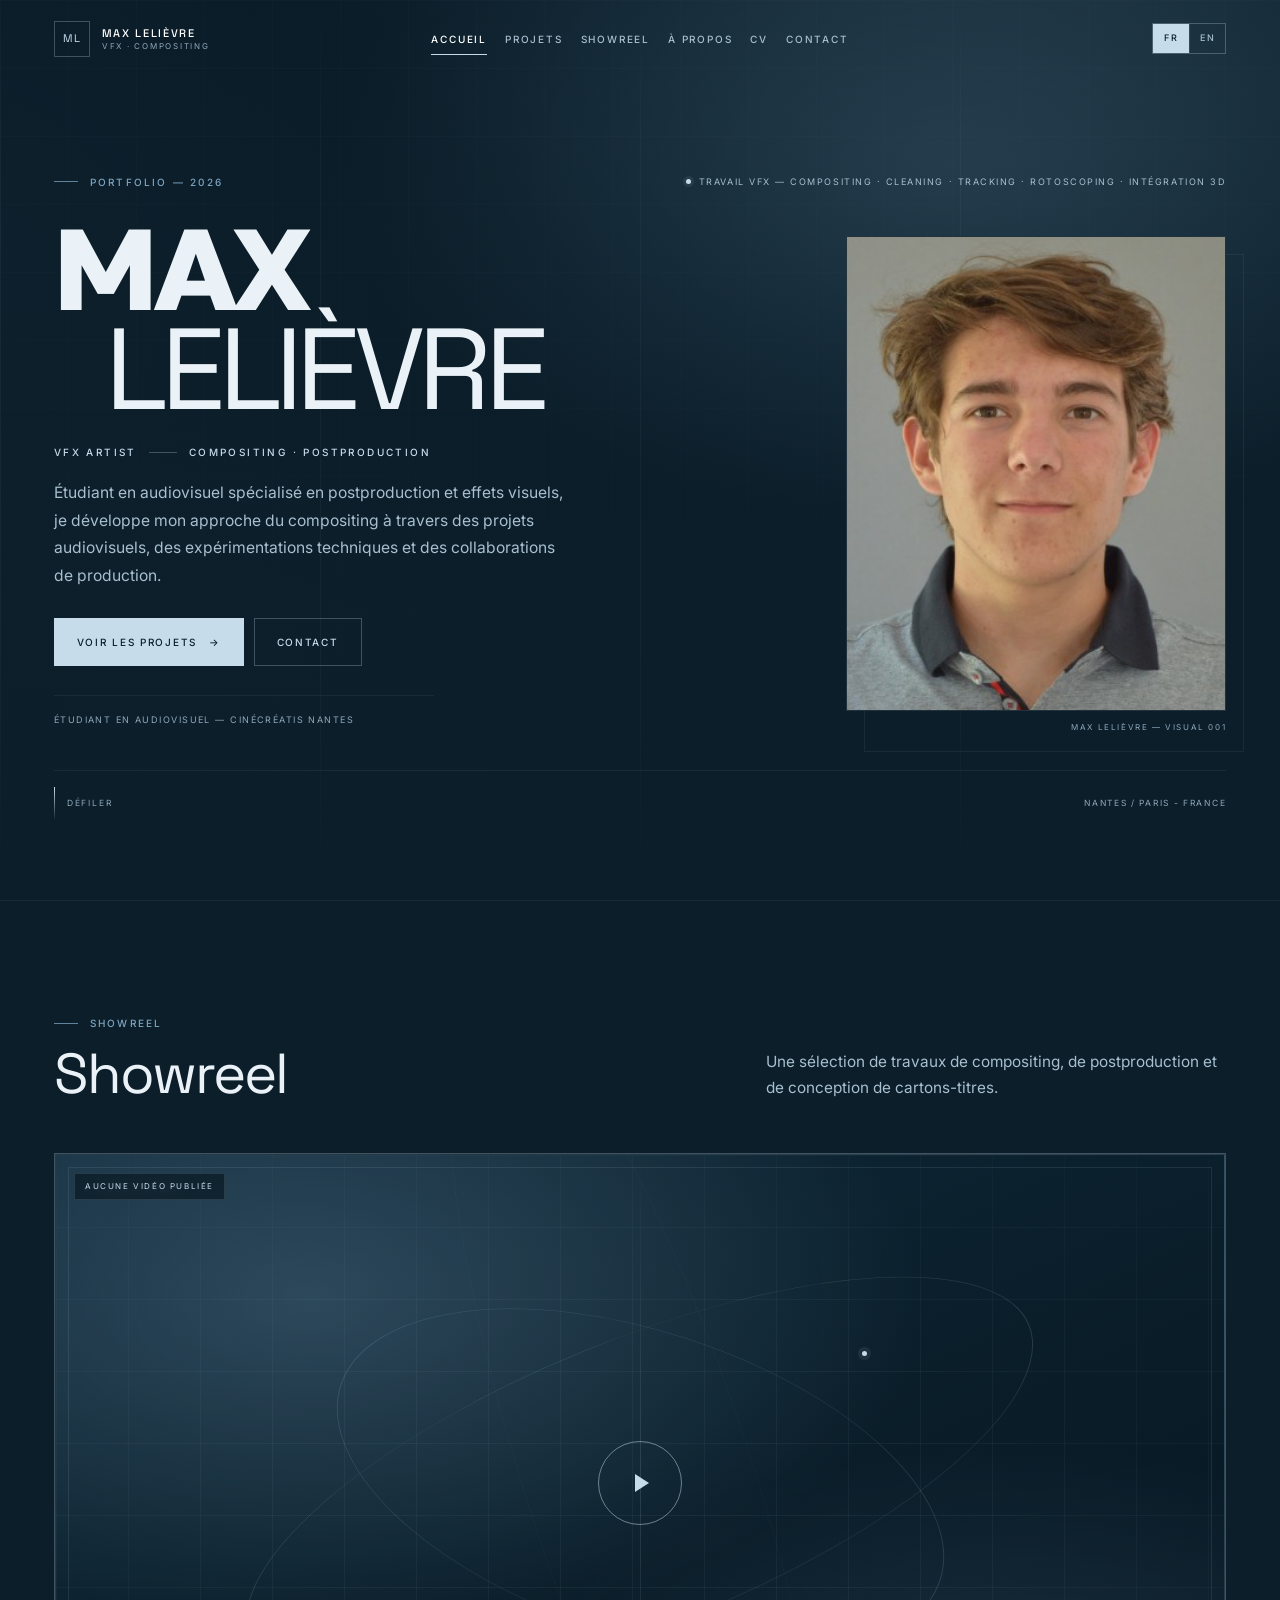
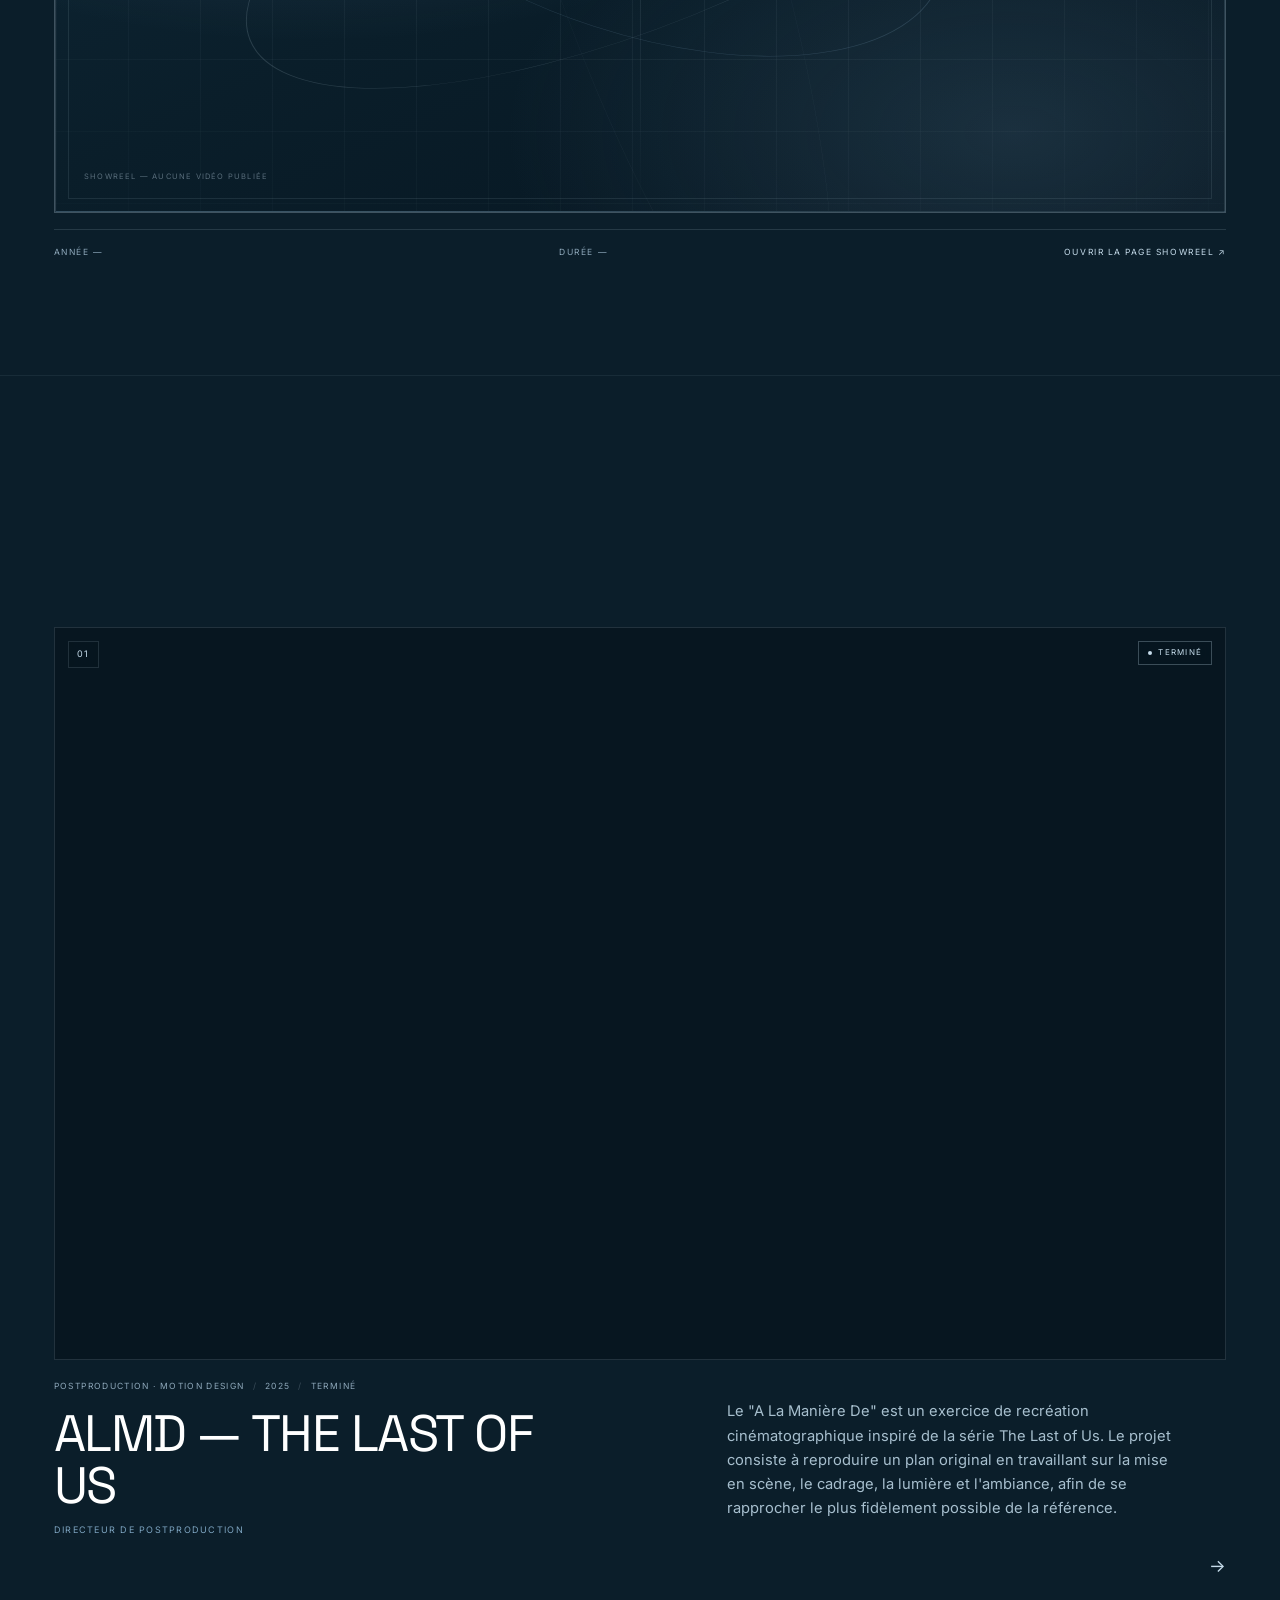
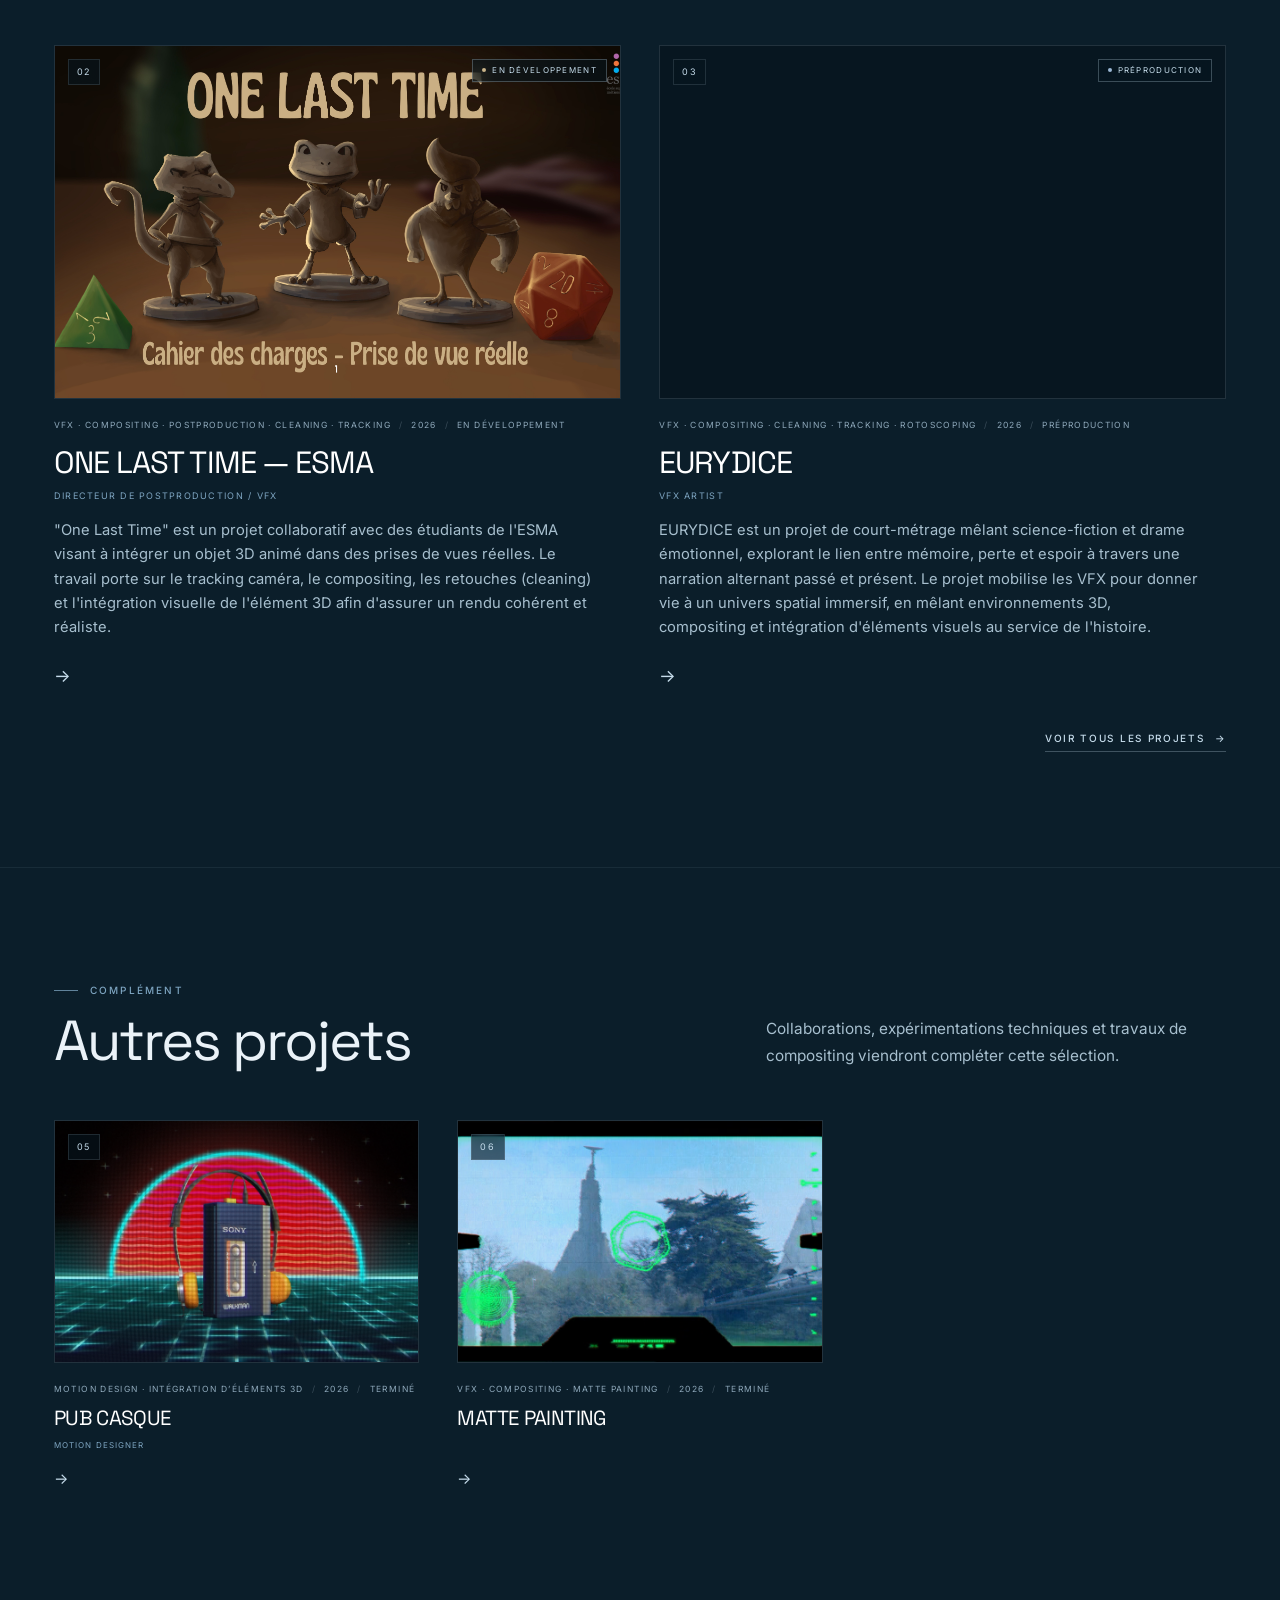
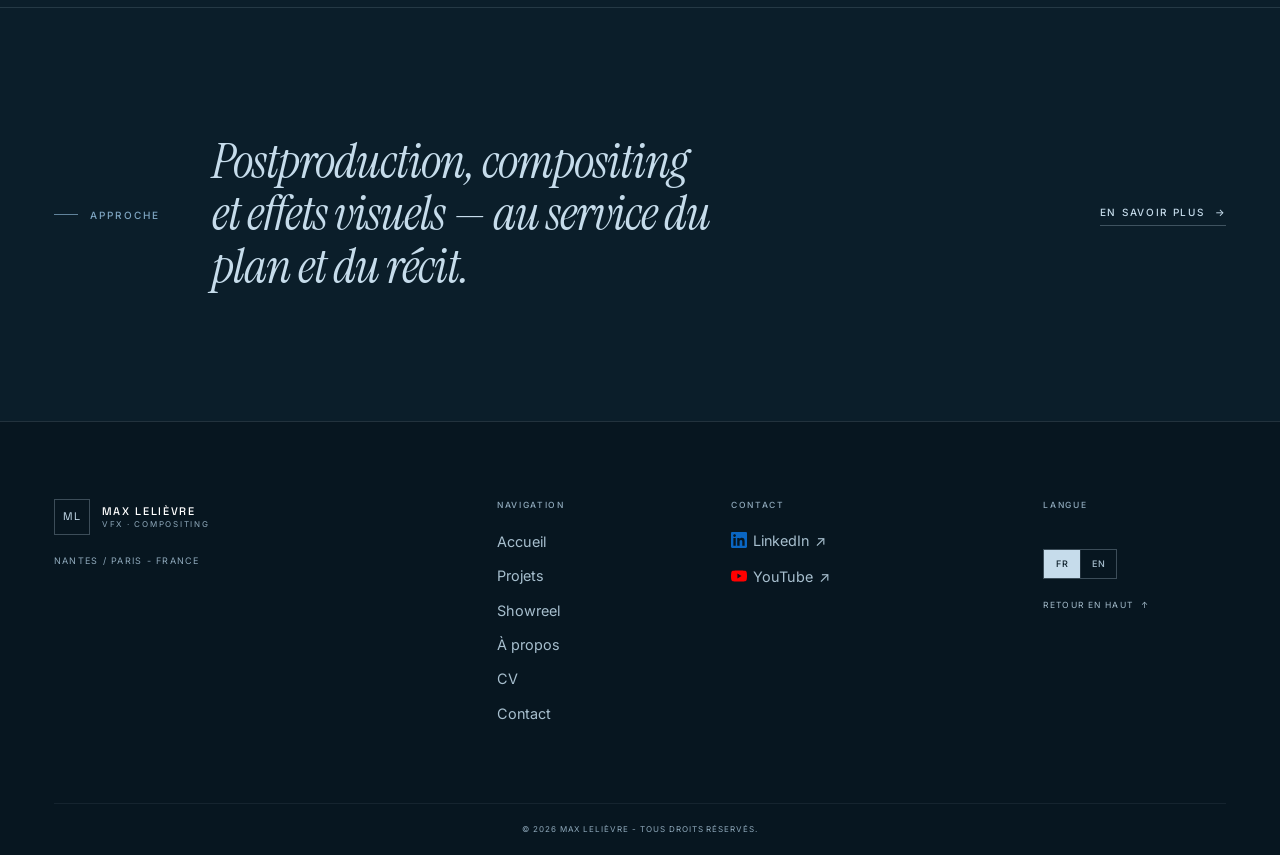
==== commit b1010592: "V8 - Lot of changes: update cv, add mobile QA page, rename admin page, update manager.js, update mai" ====
--- a/index.html
+++ b/index.html
@@ -6,6 +6,7 @@
   <title>Max Lelièvre — VFX Artist · Compositing &amp; Postproduction</title>
   <meta name="description" content="Portfolio de Max Lelièvre, étudiant en audiovisuel à CinéCréatis Nantes, spécialisé en postproduction, compositing et effets visuels.">
   <meta name="author" content="Max Lelièvre">
+  <meta name="referrer" content="strict-origin-when-cross-origin">
   <meta name="theme-color" content="#0B1E2A">
   <meta name="color-scheme" content="dark">
 
@@ -19,7 +20,7 @@
   <link rel="preconnect" href="https://fonts.googleapis.com">
   <link rel="preconnect" href="https://fonts.gstatic.com" crossorigin>
   <link href="https://fonts.googleapis.com/css2?family=Inter:wght@300;400;500;600&family=Instrument+Serif:ital@0;1&family=Space+Grotesk:wght@300;400;500;600&display=swap" rel="stylesheet">
-  <link rel="stylesheet" href="css/style.css">
+  <link rel="stylesheet" href="css/style.css?v=11">
 </head>
 <body>
   <a class="skip-link" href="#main" data-i18n-skip>Aller au contenu</a>
@@ -58,8 +59,8 @@
 
   <div id="live-region" class="sr-only" aria-live="polite"></div>
 
-  <script src="js/translations.js" defer></script>
-  <script src="js/projects.js" defer></script>
-  <script src="js/main.js" defer></script>
+  <script src="js/translations.js?v=9" defer></script>
+  <script src="js/projects.js?v=9" defer></script>
+  <script src="js/main.js?v=13" defer></script>
 </body>
 </html>
--- a/css/style.css
+++ b/css/style.css
@@ -17,6 +17,11 @@
 /* ------------------------------------------------------------
    01. VARIABLES ET BASE
    ------------------------------------------------------------ */
+@font-face {
+  font-family: "Russo One Local";
+  src: url("../assets/fonts/RussoOne-Regular.ttf") format("truetype");
+  font-display: swap;
+}
 :root {
   --bg: #0B1E2A;
   --bg-deep: #071620;
@@ -57,9 +62,7 @@
 body {
   margin: 0;
   background-color: var(--bg);
-  background-image:
-    radial-gradient(1100px 760px at 78% -12%, rgba(70, 103, 125, 0.20), transparent 62%),
-    radial-gradient(900px 700px at -12% 34%, rgba(70, 103, 125, 0.08), transparent 60%);
+  background-image: none;
   background-attachment: fixed;
   color: var(--text);
   font-family: var(--font-body);
@@ -71,8 +74,13 @@
   -moz-osx-font-smoothing: grayscale;
 }
 
-body::before {
+body.has-background-art::before {
   content: none;
+}
+body.has-background-art {
+  background-image: radial-gradient(1100px 760px at 78% -12%, rgba(70,103,125,.20), transparent 62%), radial-gradient(900px 700px at -12% 34%, rgba(70,103,125,.08), transparent 60%), radial-gradient(ellipse at 82% 18%, rgba(126,165,193,.08), transparent 36%), radial-gradient(ellipse at 12% 78%, rgba(70,103,125,.09), transparent 32%), linear-gradient(to right, rgba(198,220,235,.025) 1px, transparent 1px), linear-gradient(to bottom, rgba(198,220,235,.025) 1px, transparent 1px);
+  background-size: auto, auto, auto, auto, 68px 68px, 68px 68px;
+  background-attachment: fixed;
 }
 
 body.menu-open,
@@ -682,6 +690,10 @@
 }
 .hero__line {
   display: block;
+}
+.hero__line--1 {
+  font-family: "Russo One Local", var(--font-display);
+  letter-spacing: -0.025em;
 }
 .hero__line--2 {
   margin-left: clamp(0px, 4vw, 70px);
@@ -1337,7 +1349,9 @@
 /* ------------------------------------------------------------
    06. PAGES PROJETS / SHOWREEL
    ------------------------------------------------------------ */
-.page-hero {
+.page-hero,
+.project-hero {
+  background: transparent;
   padding-top: calc(var(--header-h) + clamp(3rem, 8vh, 7rem));
   padding-bottom: clamp(2.5rem, 5vw, 5rem);
 }
@@ -1581,6 +1595,9 @@
   font-size: 0.9rem;
   line-height: 1.45;
 }
+.project-meta__software { display:flex; flex-wrap:wrap; gap:.45rem; }
+.project-meta__software-item { display:inline-flex; align-items:center; gap:.35rem; min-width:0; }
+.project-meta__software-item img { width:22px; height:22px; padding:2px; background:#fff; object-fit:contain; }
 
 .project-hero-media {
   margin-top: clamp(2rem, 4vw, 4rem);
@@ -1813,6 +1830,9 @@
   letter-spacing: 0.16em;
   text-transform: uppercase;
 }
+.video-block__caption span { display:block; }
+.video-youtube-link { display:inline-flex; margin-top:.65rem; color:var(--blue-light); font-size:.75rem; text-decoration:underline; text-underline-offset:3px; }
+.video-block__comment { margin-top:6px; color:var(--pale); font-size:12px; letter-spacing:normal; line-height:1.5; text-transform:none; }
 
 .breakdown-list {
   display: flex;
@@ -1933,6 +1953,9 @@
   letter-spacing: 0.16em;
   text-transform: uppercase;
 }
+.compare-block__side-caption { display:grid; gap:2px; margin-top:6px; color:var(--pale); font-size:12px; }
+.compare-block__side-caption small { color:var(--muted-dim); font-size:8px; letter-spacing:.14em; text-transform:uppercase; }
+.project-cover-caption { margin:8px 0 0; color:var(--muted-dim); font-size:12px; }
 .compare-block__num {
   color: var(--blue-light);
 }
@@ -2029,6 +2052,97 @@
   letter-spacing: -0.05em;
   line-height: 1;
 }
+.about-card__portrait {
+  display: block;
+  width: 100%;
+  aspect-ratio: 4 / 5;
+  margin-bottom: 1.5rem;
+  border-bottom: 1px solid var(--line);
+  object-fit: cover;
+  object-position: center;
+}
+.page-intro--large p + p { margin-top: 1rem; }
+.footer__col:last-child { display: flex; flex-direction: column; align-items: flex-start; gap: 1.25rem; }
+.footer__top-link { margin-top: 0; }
+.footer__bottom { justify-content: center; text-align: center; }
+
+.footer__bottom p { margin: 0; }
+.contact-form { display: grid; gap: 1rem; margin-top: 2rem; padding: 1.5rem; border: 1px solid var(--line); }
+.contact-form label { display: grid; gap: .45rem; color: var(--muted-dim); font-size: .75rem; letter-spacing: .08em; text-transform: uppercase; }
+.contact-form input, .contact-form textarea { width: 100%; padding: .8rem; border: 1px solid var(--line-strong); background: rgba(198,220,235,.03); color: var(--pale); font: inherit; text-transform: none; letter-spacing: normal; }
+.contact-form textarea { resize: vertical; }
+.contact-profiles { display:grid; grid-template-columns:repeat(3,minmax(0,1fr)); gap:14px; padding-top:1rem; padding-bottom:clamp(4rem,10vw,9rem); }
+.contact-profile { display:grid; grid-template-columns:42px minmax(0,1fr) auto; gap:12px; align-items:center; min-width:0; padding:18px; border:1px solid var(--line); background:rgba(7,22,32,.42); transition:border-color .25s, transform .25s, background .25s; }
+.contact-profile--static { cursor:default; }
+.contact-profile.contact-profile--static:hover { border-color:var(--line); background:rgba(7,22,32,.42); transform:none; }
+.contact-profile:hover { border-color:var(--blue-light); background:rgba(70,103,125,.12); transform:translateY(-2px); }
+.contact-icon { width:30px; height:30px; object-fit:contain; fill:none; stroke:currentColor; stroke-width:1.7; stroke-linecap:round; stroke-linejoin:round; color:var(--blue-light); }
+.social-logo { width:16px; height:16px; object-fit:contain; vertical-align:middle; }
+.contact-profile>span:nth-child(2) { display:grid; gap:4px; min-width:0; }
+.contact-profile small { color:var(--muted-dim); font-size:8px; letter-spacing:.16em; text-transform:uppercase; }
+.contact-profile strong { overflow-wrap:anywhere; color:var(--pale); font-family:var(--font-display); font-size:clamp(.8rem,1.2vw,1rem); font-weight:500; }
+.contact-profile__arrow { color:var(--blue-light); }
+
+/* Aperçu CV */
+.cv-toolbar { display: flex; align-items: center; justify-content: center; gap: 1rem; padding: calc(var(--header-h) + 1.5rem) var(--gutter) 1.5rem; }
+.lang-switch--cv { display: flex; }
+.cv-sheet { width: min(210mm, calc(100% - 2 * var(--gutter))); min-height: 297mm; margin: 0 auto 4rem; padding: 18mm; background: #fff; color: #13232d; box-shadow: 0 20px 70px rgba(0,0,0,.35); font-family: var(--font-body); }
+.cv-header { display: grid; grid-template-columns: 1fr; gap: 8mm; align-items: center; padding-bottom: 8mm; border-bottom: 2px solid #46677D; }
+.cv-header--with-portrait { grid-template-columns: 34mm 1fr; }
+.cv-header__portrait { width: 34mm; height: 42mm; object-fit: cover; }
+.cv-header h1 { font-family: var(--font-display); font-size: 25pt; line-height: 1.05; letter-spacing: -.04em; }
+.cv-kicker { margin-bottom: 2mm; color: #46677D; font-size: 8pt; letter-spacing: .16em; text-transform: uppercase; }
+.cv-headline { margin-top: 3mm; color: #46677D; font-size: 10pt; font-weight: 600; text-transform: uppercase; }
+.cv-contact-box { display:grid; grid-template-columns:repeat(3,minmax(0,1fr)); gap:2mm; margin-top:4mm; padding:3mm; border:1px solid #9bb4c2; background:#f3f7f9; }
+.cv-contact { display: flex; flex-wrap: wrap; gap: 2mm; margin-top: 3mm; color: #46677D; font-size: 8pt; }
+.cv-contact a { color: inherit; text-decoration: none; }
+.cv-contact-box .contact-profile { grid-template-columns:8mm minmax(0,1fr); gap:2mm; padding:2mm; border:0; background:transparent; color:#234153; }
+.cv-contact-box .contact-profile__arrow { display:none; }
+.cv-contact-box .contact-icon { width:6mm; height:6mm; color:#46677D; }
+.cv-contact-box .contact-profile small { font-size:6pt; }
+.cv-contact-box .contact-profile strong { color:#13232d; font-family:var(--font-body); font-size:6.5pt; white-space:nowrap; }
+.cv-pdf-preview { width:min(210mm,calc(100% - 2 * var(--gutter))); margin:0 auto 4rem; color:var(--pale); }
+.cv-pdf-preview summary { padding:12px 0; color:var(--blue-light); cursor:pointer; }
+.cv-pdf-preview iframe { display:block; width:100%; height:min(88vh,1050px); border:1px solid var(--line); background:#fff; }
+.cv-experience__skills-title { margin:3mm 0 1mm; color:#46677D; font-weight:700; }
+.cv-experience__skills { display:grid; grid-template-columns:repeat(2,minmax(0,1fr)); gap:1mm 5mm; margin:0; padding-left:4mm; }
+.cv-experience__skills li { padding-left:1mm; }
+.contact-form-section { padding-bottom:clamp(4rem,10vw,9rem); }
+.contact-form-section .section-title { margin-bottom:.5rem; }
+.contact-form-section .section-intro { margin-bottom:1.25rem; color:var(--muted-dim); }
+.contact-form button { justify-self:start; }
+.credits-list__item a.credits-list__name { color:var(--blue-light); text-decoration:underline; text-underline-offset:3px; }
+.cv-section { margin-top: 7mm; }
+.cv-section h2 { margin-bottom: 2.5mm; padding-bottom: 1.5mm; border-bottom: 1px solid #c6dceb; color: #0b1e2a; font-family: var(--font-display); font-size: 12pt; letter-spacing: .04em; text-transform: uppercase; }
+.cv-section > p, .cv-education, .cv-project { font-size: 9pt; line-height: 1.45; }
+.cv-tag { display: inline-block; margin: 0 2mm 2mm 0; padding: 1.5mm 2.5mm; border: 1px solid #c6dceb; color: #234153; font-size: 8pt; }
+.cv-education { display: grid; grid-template-columns: 1.2fr 1fr 1fr; gap: 3mm; }
+.cv-experiences { display:grid; gap:3mm; }
+.cv-experience { display:grid; grid-template-columns:1fr 1fr; gap:4mm; padding:2mm 0; border-bottom:1px solid #e0e9ee; font-size:9pt; line-height:1.4; break-inside:avoid; }
+.cv-experience h3 { color:#0b1e2a; font-family:var(--font-display); font-size:10pt; }
+.cv-experience p { margin-top:1mm; }
+.cv-projects { display: grid; gap: 4mm; }
+.cv-project { display: grid; grid-template-columns: 29mm 1fr; gap: 4mm; break-inside: avoid; page-break-inside: avoid; }
+.cv-project img, .cv-thumb { width: 29mm; height: 21mm; object-fit: cover; background: #eaf1f5; }
+.cv-thumb { display: grid; place-items: center; color: #46677D; font-family: var(--font-display); font-size: 15pt; }
+.cv-project h3 { color: #0b1e2a; font-family: var(--font-display); font-size: 10pt; }
+.cv-project__meta, .cv-project__tools, .cv-status { color: #46677D; font-size: 8pt !important; }
+.software-logo-list { display: flex; flex-wrap: wrap; gap: 0.55rem; }
+.software-mark { display: inline-flex; align-items: center; gap: 0.4rem; color: var(--pale); font-size: 0.72rem; line-height: 1.2; }
+.software-mark__icon { width: 28px; height: 28px; padding: 3px; border: 1px solid var(--line-strong); background: #fff; object-fit: contain; }
+.software-mark--cv { color: #234153; }
+.software-mark--cv .software-mark__icon { width: 22px; height: 22px; border-color: #d7e4ec; }
+.software-mark--project { color: #46677D; font-size: 7.5pt; }
+.software-mark--project .software-mark__icon { width: 18px; height: 18px; padding: 2px; border-color: #d7e4ec; }
+.software-mark small { color: var(--muted-dim); font-size: 0.65rem; }
+.software-logo-list--cv { gap: 2mm 4mm; }
+.software-logo-list--project { gap: 1mm 3mm; margin-top: 2mm; }
+.software-logo-list--project .software-mark small { color: #46677D; }
+.cv-project p { margin-top: 1mm; }
+.cv-status { display: inline-block; margin-top: 1mm; font-style: italic; }
+.cv-section--contact { border-top: 1px solid #c6dceb; padding-top: 4mm; }
+.cv-section--contact p { display: flex; gap: 3mm; font-size: 8pt; }
+.cv-section--contact a { color: #234153; text-decoration: none; }
 .about-card__list {
   display: flex;
   flex-direction: column;
@@ -2458,6 +2572,13 @@
 /* ------------------------------------------------------------
    10. ANIMATIONS ET RESPONSIVE
    ------------------------------------------------------------ */
+.route-enter {
+  animation: routeEnter 0.38s ease-out both;
+}
+@keyframes routeEnter {
+  from { opacity: 0; transform: translateY(10px); }
+  to { opacity: 1; transform: translateY(0); }
+}
 [data-reveal] {
   opacity: 0;
   transform: translateY(20px);
@@ -2536,6 +2657,7 @@
     opacity: 1;
     transform: none;
   }
+  .route-enter { animation: none; }
 }
 
 /* --- 1280 px --- */
@@ -2937,4 +3059,122 @@
     background: #fff;
     color: #000;
   }
-}
+  body * { visibility: hidden !important; }
+  #main, #main * { visibility: visible !important; }
+  #main { position: static; width: 100%; height: auto; overflow: visible; zoom: 1; margin: 0; padding: 0; }
+  .cv-toolbar { display: none !important; }
+  .cv-sheet { width: 100%; height: auto; min-height: 0; max-height: none; overflow: visible; margin: 0; padding: 0; box-shadow: none; font-size: 7.5pt; }
+  .cv-header { grid-template-columns: 1fr; gap: 2mm; padding-bottom: 3mm; }
+  .cv-header h1 { font-size: 19pt; }
+  .cv-kicker { margin-bottom: 1mm; font-size: 6.5pt; }
+  .cv-headline { margin-top: 1mm; font-size: 8pt; }
+  .cv-contact-box { gap: 1mm; margin-top: 2mm; padding: 1mm; }
+  .cv-contact-box .contact-profile { padding: 1mm; }
+  .cv-contact-box .contact-icon { width: 4mm; height: 4mm; }
+  .cv-contact-box .contact-profile strong { font-size: 5.5pt; }
+  .cv-section { margin-top: 3mm; }
+  .cv-section h2 { margin-bottom: 1mm; padding-bottom: .6mm; font-size: 9pt; }
+  .cv-section > p, .cv-education, .cv-project { font-size: 7.5pt; line-height: 1.2; }
+  .cv-education { gap: 2mm; }
+  .cv-projects { gap: 1.5mm; }
+  .cv-project { grid-template-columns: 19mm 1fr; gap: 2mm; }
+  .cv-project img, .cv-thumb { width: 19mm; height: 13mm; }
+  .cv-project h3 { font-size: 8.5pt; }
+  .cv-project__meta, .cv-project__tools, .cv-status { font-size: 6.5pt !important; }
+  .cv-project p { margin-top: .4mm; }
+  .cv-project .software-logo-list--project { gap: .5mm 1mm; margin-top: .5mm; }
+  .cv-project .software-mark { gap: .5mm; font-size: 6pt; }
+  .cv-project .software-mark--project .software-mark__icon { width: 11px; height: 11px; }
+  .cv-experiences { gap: 1mm; }
+  .cv-experience { grid-template-columns: .8fr 1.2fr; gap: 2mm; padding: 1mm 0; font-size: 7pt; line-height: 1.15; }
+  .cv-experience h3 { font-size: 8.5pt; }
+  .cv-experience__skills-title { margin: 1mm 0 .5mm; }
+  .cv-experience__skills { grid-template-columns: repeat(4,minmax(0,1fr)); gap: 0 2mm; font-size: 6pt; }
+  .cv-pdf-preview { display:none !important; }
+  .cv-project, .cv-education { break-inside: avoid; page-break-inside: avoid; }
+  .cv-project img { print-color-adjust: exact; -webkit-print-color-adjust: exact; }
+  @page { size: A4 portrait; margin: 20mm; }
+}
+
+@media (max-width: 700px) {
+  .cv-toolbar { flex-wrap: wrap; padding-top: calc(var(--header-h) + 1rem); }
+  .cv-sheet { width: calc(100% - 24px); min-height: 0; padding: 24px; }
+  .cv-header { grid-template-columns: 72px 1fr; gap: 16px; }
+  .cv-header__portrait { width: 72px; height: 90px; }
+  .cv-header h1 { font-size: 21pt; }
+  .cv-education { grid-template-columns: 1fr; gap: 1mm; }
+  .cv-contact-box { grid-template-columns: 1fr; }
+  .cv-experience__skills { grid-template-columns:1fr; }
+  .cv-pdf-preview { width:calc(100% - 2 * var(--gutter)); }
+  .contact-profiles { grid-template-columns: 1fr; }
+  .cv-experience { grid-template-columns: 1fr; }
+}
+
+.footer__top-link { margin-top: 0; }
+.footer__bottom { justify-content: center; text-align: center; }
+
+/* CV compact : ordre de lecture et mise en page sur une page A4. */
+.cv-sheet { min-height: 0; padding: 12mm; }
+.cv-header { gap: 3mm; padding-bottom: 4mm; }
+.cv-header--with-portrait { grid-template-columns: 1fr 25mm; }
+.cv-header__portrait { width: 25mm; height: 31mm; }
+.cv-header h1 { margin-top: 2mm; font-size: 21pt; }
+.cv-headline { margin-top: 1mm; font-size: 9pt; }
+.cv-contact-box { margin: 0; padding: 1.5mm; gap: 1mm; }
+.cv-contact-box .contact-profile { grid-template-columns: 6mm minmax(0,1fr); padding: 1mm; }
+.cv-contact-box .contact-icon { width: 4mm; height: 4mm; }
+.cv-section { margin-top: var(--cv-section-gap, 2.5mm); }
+.cv-section h2 { margin-bottom: 1.5mm; padding-bottom: 1mm; font-size: 10pt; }
+.cv-section > p, .cv-education, .cv-project { font-size: 8pt; line-height: 1.25; }
+.cv-projects { gap: var(--cv-project-gap, 1.5mm); }
+.cv-project { grid-template-columns: 22mm 1fr; gap: 3mm; }
+.cv-project img, .cv-thumb { width: 22mm; height: 15mm; }
+.cv-experiences { gap: 1mm; }
+.cv-experience { grid-template-columns: 38mm 1fr; gap: 3mm; padding: 1mm 0; font-size: 7.5pt; line-height: 1.2; }
+.cv-experience h3 { font-size: 8.5pt; }
+.cv-experience p { margin-top: 0; }
+.cv-experience__skills { display: block; grid-template-columns: none; margin-top: 1mm !important; padding: 0; color: #13232d; font-size: 6.5pt; line-height: 1.15; }
+
+@media print {
+  #main { position: static; width: 100%; height: auto; overflow: visible; zoom: 1; margin: 0; padding: 0; }
+  .cv-sheet { width: 100%; min-height: 0; margin: 0; padding: 0; box-shadow: none; }
+  .cv-header { gap: 3mm; padding-bottom: 4mm; }
+  .cv-header--with-portrait { grid-template-columns: 1fr 25mm; }
+  .cv-header__portrait { width: 25mm; height: 31mm; }
+  .cv-header h1 { margin-top: 2mm; font-size: 22pt; }
+  .cv-headline { font-size: 9pt; }
+  .cv-contact-box { grid-template-columns: repeat(3,minmax(0,1fr)); }
+  .cv-contact-box .contact-profile strong { font-size: 7pt; }
+  .cv-section { margin-top: var(--cv-section-gap, 2.5mm); }
+  .cv-section h2 { margin-bottom: 1.5mm; padding-bottom: 1mm; font-size: 10pt; }
+  .cv-section > p, .cv-education, .cv-project { font-size: 9pt; line-height: 1.2; }
+  .cv-projects { gap: var(--cv-project-gap, 1.5mm); }
+  .cv-project { grid-template-columns: 22mm 1fr; gap: 3mm; }
+  .cv-project img, .cv-thumb { width: 22mm; height: 15mm; }
+  .cv-project h3 { font-size: 10pt; }
+  .cv-project__meta, .cv-status { font-size: 8pt !important; }
+  .cv-experiences { gap: 1mm; }
+  .cv-experience { grid-template-columns: 55mm 1fr; gap: 4mm; padding: 1mm 0; font-size: 8pt; line-height: 1.2; }
+  .cv-experience h3 { font-size: 10pt; }
+  .cv-experience__skills { font-size: 7pt; }
+}
+
+@media (max-width: 700px) { .cv-header--with-portrait { grid-template-columns: 1fr 72px; } }
+
+/* A4 visible dans l'onglet CV et lien de portfolio ancre en pied de page. */
+.cv-sheet { width: 210mm; height: 297mm; min-height: 297mm; box-sizing: border-box; display: flex; flex-direction: column; }
+.cv-footer { margin-top: auto; padding-top: 3mm; border-top: 1px solid #c6dceb; color: #46677D; font-size: 8pt; text-align: right; overflow-wrap: anywhere; }
+.cv-footer a { color: inherit; text-decoration: none; }
+
+@media print {
+  .cv-sheet { width: 100%; height: 257mm; min-height: 257mm; transform: scale(.95); transform-origin: center center; }
+  .cv-footer { margin-top: auto; }
+}
+
+@media (max-width: 700px) {
+  .cv-sheet { width: calc(100vw - 24px); height: auto; min-height: 0; aspect-ratio: auto; padding: 18px; }
+  .cv-header__main { min-width: 0; }
+  .cv-header--with-portrait { grid-template-columns: minmax(0,1fr) 72px; }
+  .cv-footer { margin-top: 1.25rem; padding-top: .75rem; }
+  .cv-footer a { overflow-wrap: anywhere; }
+}
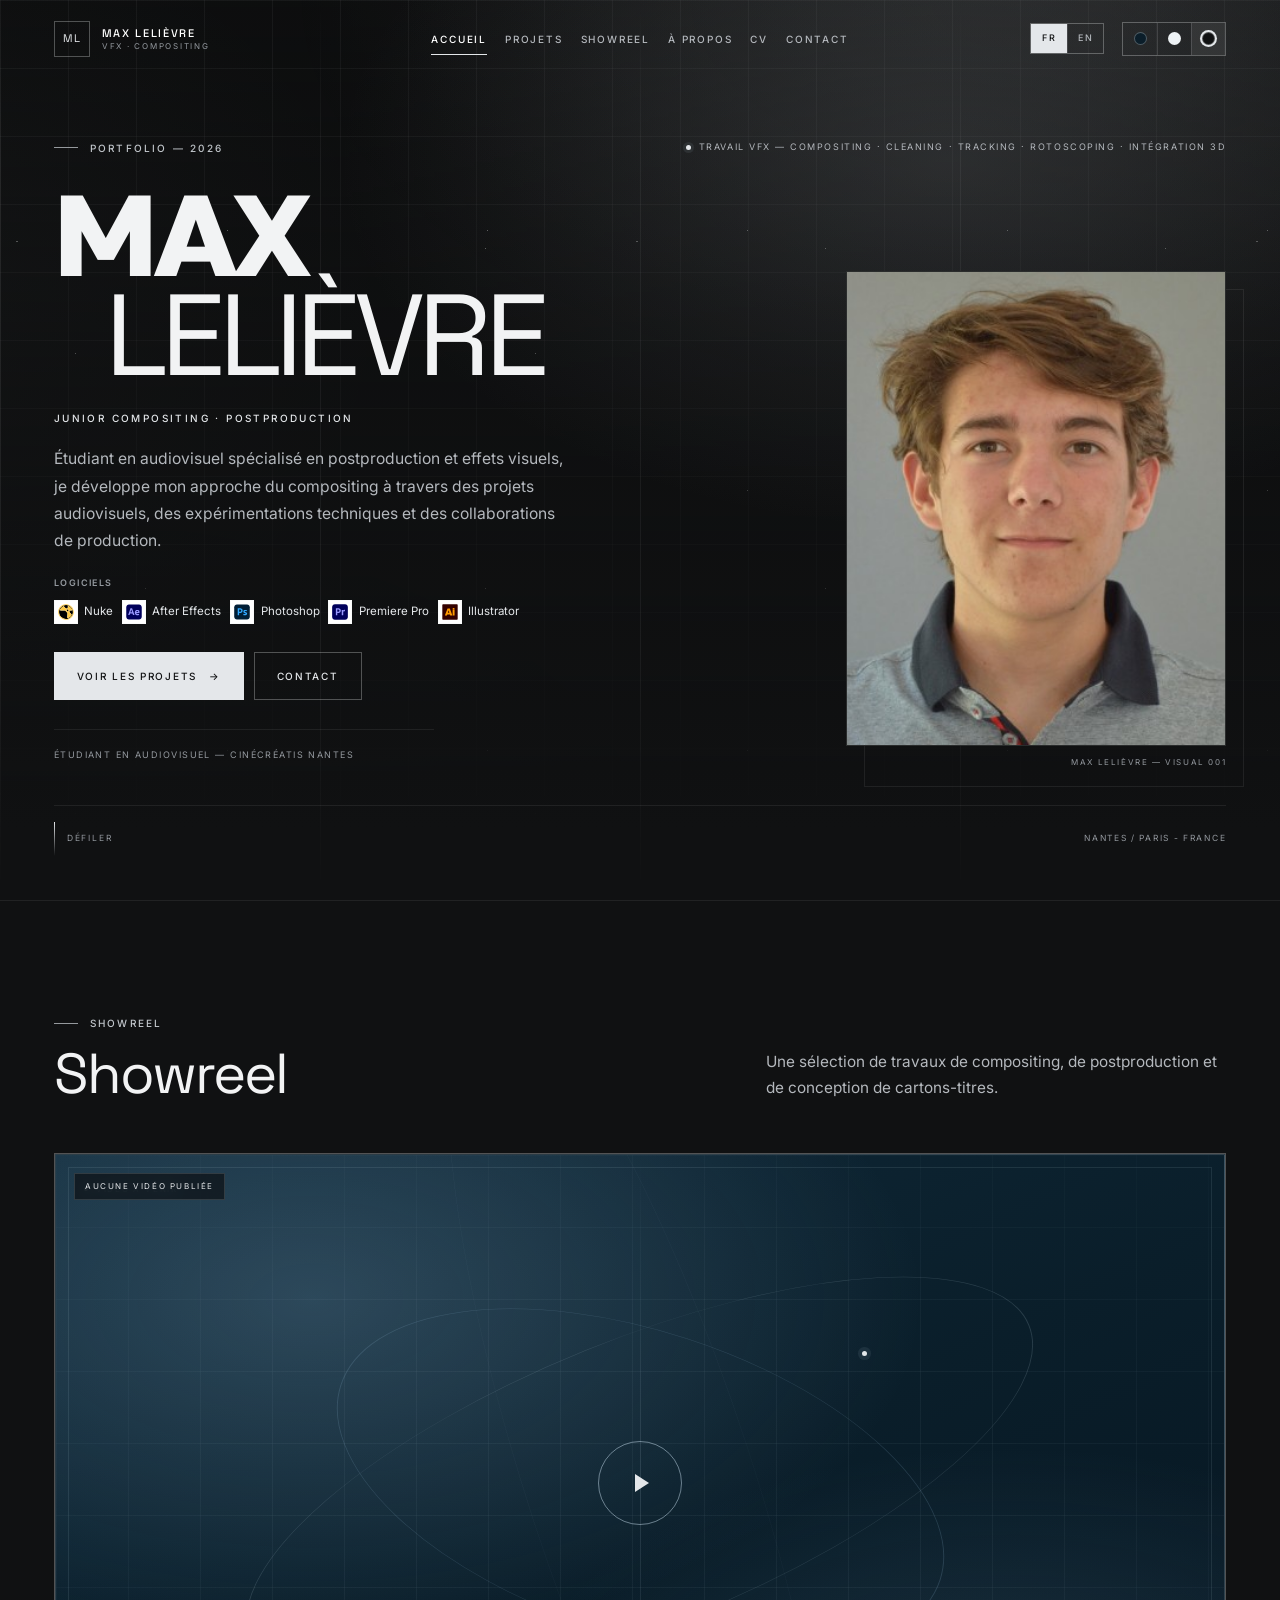
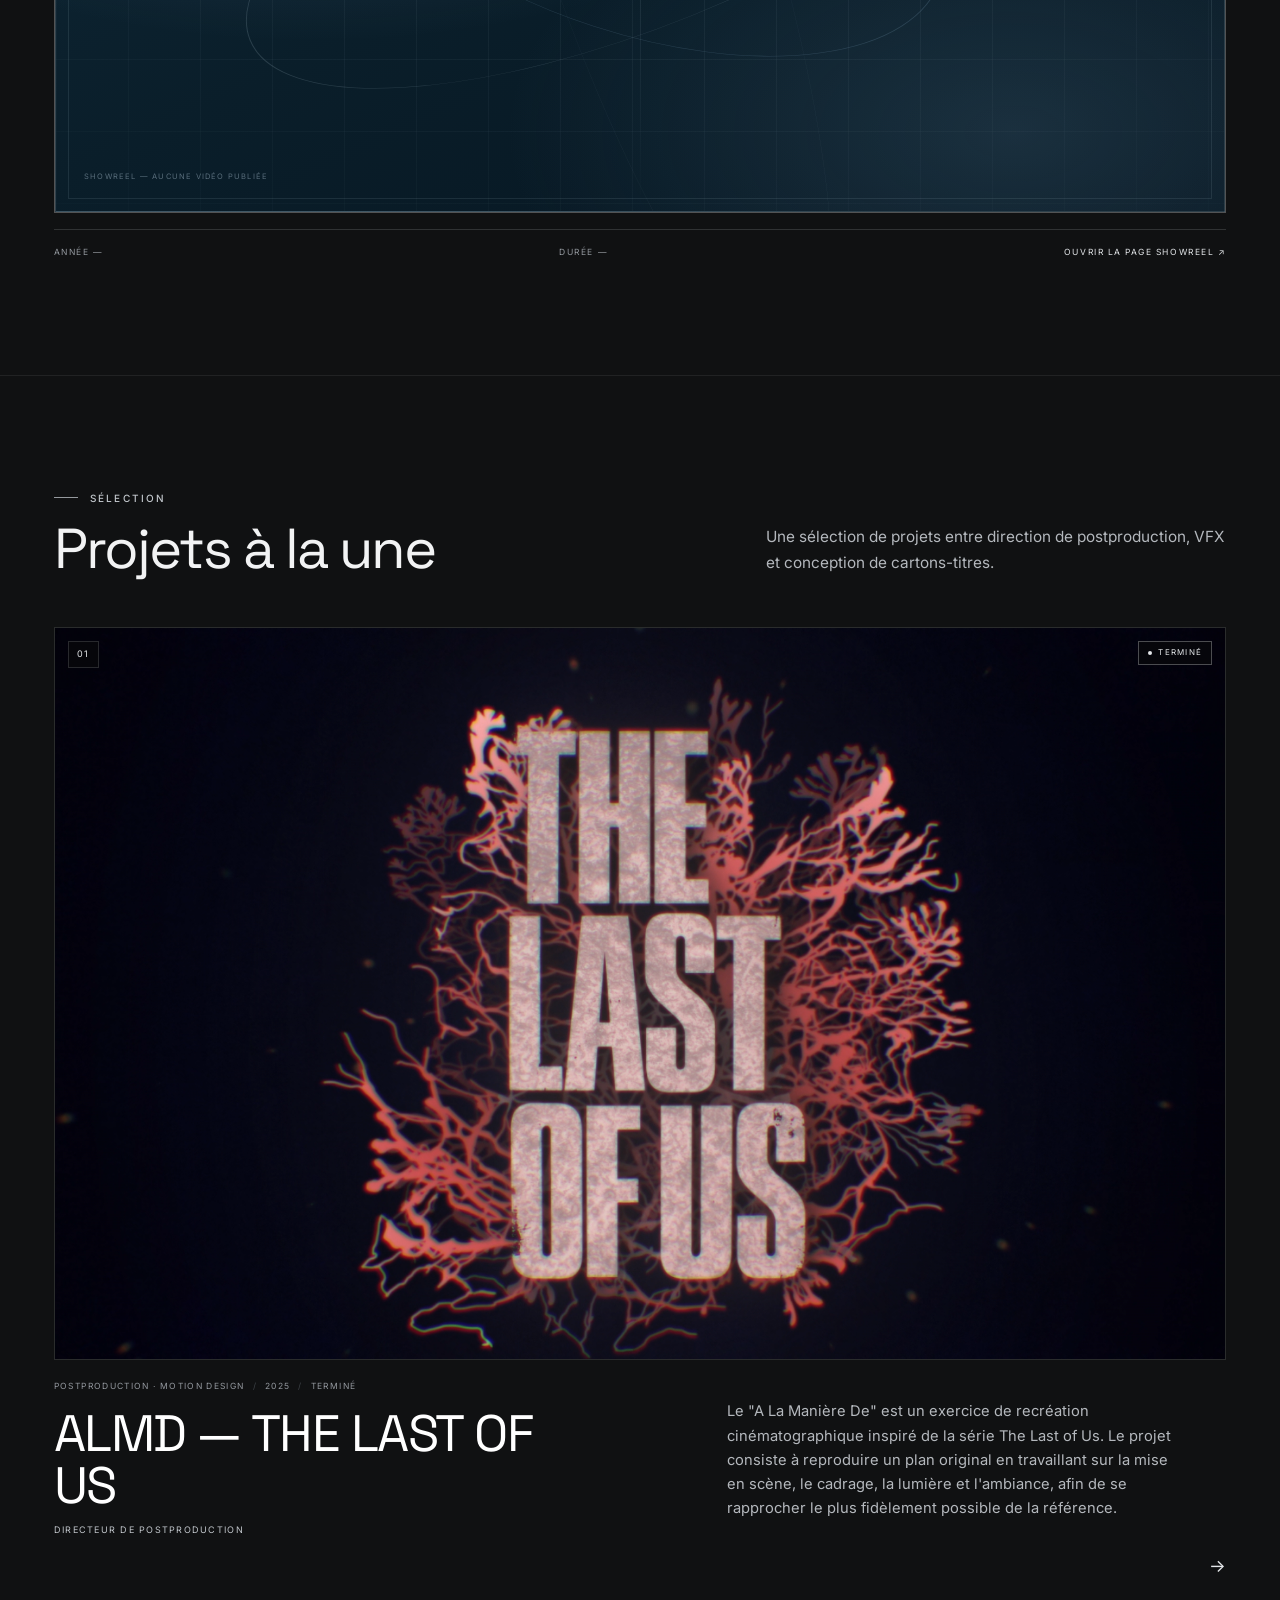
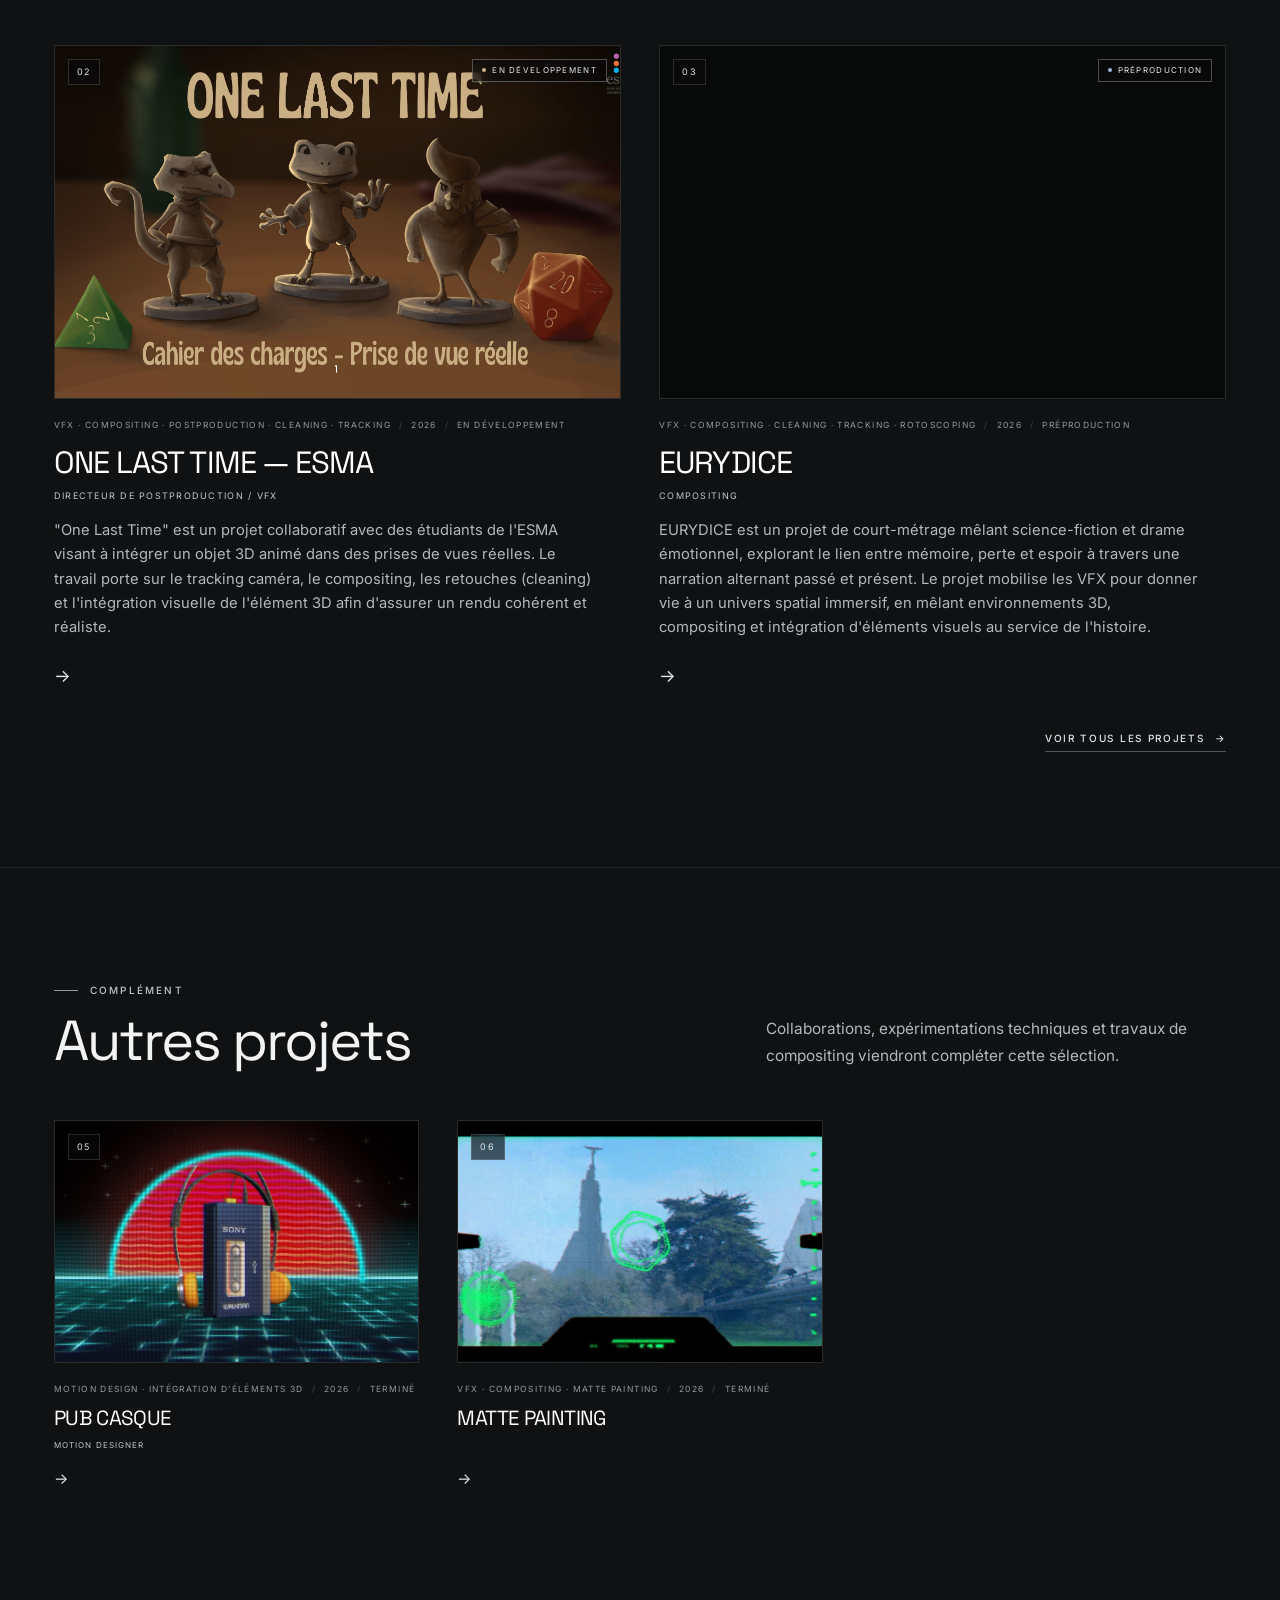
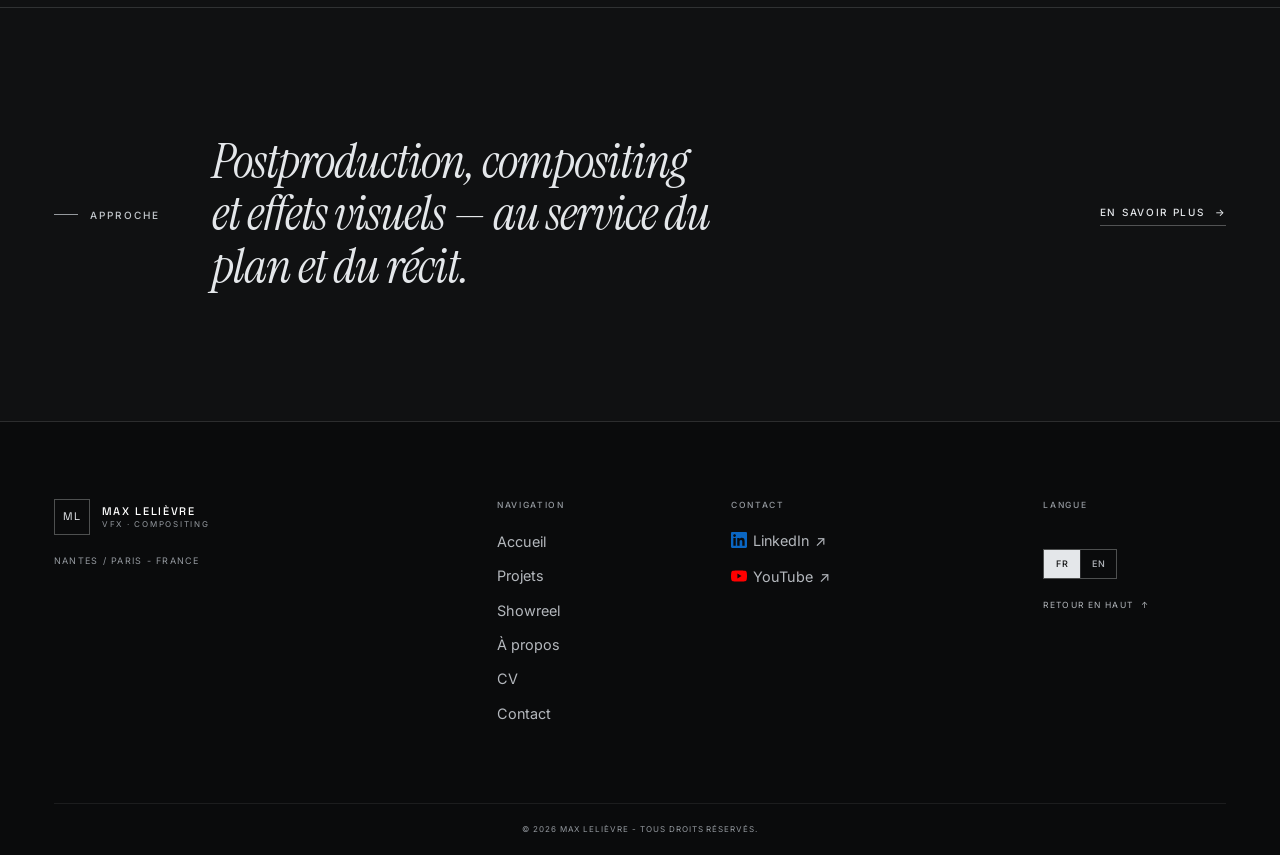
==== commit b1b8119b: "Add theme - and tweaks to the portfolio, including a new QR code for the portfolio and a new appeara" ====
--- a/index.html
+++ b/index.html
@@ -1,66 +1,107 @@
-<!DOCTYPE html>
-<html lang="fr">
-<head>
-  <meta charset="utf-8">
-  <meta name="viewport" content="width=device-width, initial-scale=1">
-  <title>Max Lelièvre — VFX Artist · Compositing &amp; Postproduction</title>
-  <meta name="description" content="Portfolio de Max Lelièvre, étudiant en audiovisuel à CinéCréatis Nantes, spécialisé en postproduction, compositing et effets visuels.">
-  <meta name="author" content="Max Lelièvre">
-  <meta name="referrer" content="strict-origin-when-cross-origin">
-  <meta name="theme-color" content="#0B1E2A">
-  <meta name="color-scheme" content="dark">
-
-  <meta property="og:type" content="website">
-  <meta property="og:site_name" content="Max Lelièvre">
-  <meta property="og:title" content="Max Lelièvre — VFX Artist · Compositing &amp; Postproduction">
-  <meta property="og:description" content="Portfolio de Max Lelièvre, étudiant en audiovisuel à CinéCréatis Nantes, spécialisé en postproduction, compositing et effets visuels.">
-  <meta property="og:locale" content="fr_FR">
-
-  <link rel="icon" href="assets/icons/favicon.svg" type="image/svg+xml">
-  <link rel="preconnect" href="https://fonts.googleapis.com">
-  <link rel="preconnect" href="https://fonts.gstatic.com" crossorigin>
-  <link href="https://fonts.googleapis.com/css2?family=Inter:wght@300;400;500;600&family=Instrument+Serif:ital@0;1&family=Space+Grotesk:wght@300;400;500;600&display=swap" rel="stylesheet">
-  <link rel="stylesheet" href="css/style.css?v=11">
-</head>
-<body>
-  <a class="skip-link" href="#main" data-i18n-skip>Aller au contenu</a>
-
-  <header id="site-header" class="site-header"></header>
-
-  <div id="mobile-menu" class="mobile-menu" role="dialog" aria-modal="true" aria-hidden="true" inert></div>
-
-  <main id="main" class="site-main" tabindex="-1"></main>
-
-  <noscript>
-    <div class="noscript">
-      <p><strong>Ce portfolio nécessite JavaScript.</strong></p>
-      <p>Activez JavaScript dans votre navigateur pour consulter les projets. / This portfolio requires JavaScript. Please enable it to view the projects.</p>
+<!doctype html>
+<html lang="fr" data-theme="blue">
+  <head>
+    <meta charset="utf-8" />
+    <meta name="viewport" content="width=device-width, initial-scale=1" />
+    <title>Max Lelièvre — Compositing &amp; Postproduction</title>
+    <meta
+      name="description"
+      content="Portfolio de Max Lelièvre, étudiant en audiovisuel à CinéCréatis Nantes, spécialisé en postproduction, compositing et effets visuels."
+    />
+    <meta name="author" content="Max Lelièvre" />
+    <meta name="referrer" content="strict-origin-when-cross-origin" />
+    <meta name="theme-color" content="#0B1E2A" />
+    <meta name="color-scheme" content="dark" />
+    <meta property="og:type" content="website" />
+    <meta property="og:site_name" content="Max Lelièvre" />
+    <meta
+      property="og:title"
+      content="Max Lelièvre — Compositing &amp; Postproduction"
+    />
+    <meta
+      property="og:description"
+      content="Portfolio de Max Lelièvre, étudiant en audiovisuel à CinéCréatis Nantes, spécialisé en postproduction, compositing et effets visuels."
+    />
+    <meta property="og:locale" content="fr_FR" />
+    <link rel="icon" href="assets/icons/favicon.svg" type="image/svg+xml" />
+    <link rel="preconnect" href="https://fonts.googleapis.com" />
+    <link rel="preconnect" href="https://fonts.gstatic.com" crossorigin />
+    <link
+      href="https://fonts.googleapis.com/css2?family=Inter:wght@300;400;500;600&family=Instrument+Serif:ital@0;1&family=Space+Grotesk:wght@300;400;500;600&display=swap"
+      rel="stylesheet"
+    />
+    <link rel="stylesheet" href="css/style.css?v=15" />
+  </head>
+  <body data-background="streaks" data-background-motion="on">
+    <script src="js/appearance.js"></script>
+    <a class="skip-link" href="#main" data-i18n-skip>Aller au contenu</a>
+    <div id="background-layer" class="site-background" aria-hidden="true">
+      <span class="bg-stars"></span> <span class="bg-glow"></span>
+      <span class="bg-grid"></span>
     </div>
-  </noscript>
-
-  <footer id="site-footer" class="site-footer"></footer>
-
-  <div id="lightbox" class="lightbox" role="dialog" aria-modal="true" aria-label="Galerie" aria-hidden="true" inert>
-    <button class="lightbox__close" type="button" data-lightbox-close aria-label="Fermer">
-      <span aria-hidden="true"></span><span aria-hidden="true"></span>
-    </button>
-    <button class="lightbox__nav lightbox__nav--prev" type="button" data-lightbox-prev aria-label="Image précédente">
-      <span aria-hidden="true">←</span>
-    </button>
-    <figure class="lightbox__figure">
-      <div class="lightbox__stage"></div>
-      <figcaption class="lightbox__caption"></figcaption>
-    </figure>
-    <button class="lightbox__nav lightbox__nav--next" type="button" data-lightbox-next aria-label="Image suivante">
-      <span aria-hidden="true">→</span>
-    </button>
-    <div class="lightbox__counter" aria-hidden="true"></div>
-  </div>
-
-  <div id="live-region" class="sr-only" aria-live="polite"></div>
-
-  <script src="js/translations.js?v=9" defer></script>
-  <script src="js/projects.js?v=9" defer></script>
-  <script src="js/main.js?v=13" defer></script>
-</body>
+    <header id="site-header" class="site-header"></header>
+    <div
+      id="mobile-menu"
+      class="mobile-menu"
+      role="dialog"
+      aria-modal="true"
+      aria-hidden="true"
+      inert
+    ></div>
+    <main id="main" class="site-main" tabindex="-1"></main>
+    <noscript>
+      <div class="noscript">
+        <p><strong>Ce portfolio nécessite JavaScript.</strong></p>
+        <p>
+          Activez JavaScript dans votre navigateur pour consulter les projets. /
+          This portfolio requires JavaScript. Please enable it to view the
+          projects.
+        </p>
+      </div>
+    </noscript>
+    <footer id="site-footer" class="site-footer"></footer>
+    <div
+      id="lightbox"
+      class="lightbox"
+      role="dialog"
+      aria-modal="true"
+      aria-label="Galerie"
+      aria-hidden="true"
+      inert
+    >
+      <button
+        class="lightbox__close"
+        type="button"
+        data-lightbox-close
+        aria-label="Fermer"
+      >
+        <span aria-hidden="true"></span><span aria-hidden="true"></span>
+      </button>
+      <button
+        class="lightbox__nav lightbox__nav--prev"
+        type="button"
+        data-lightbox-prev
+        aria-label="Image précédente"
+      >
+        <span aria-hidden="true">←</span>
+      </button>
+      <figure class="lightbox__figure">
+        <div class="lightbox__stage"></div>
+        <figcaption class="lightbox__caption"></figcaption>
+      </figure>
+      <button
+        class="lightbox__nav lightbox__nav--next"
+        type="button"
+        data-lightbox-next
+        aria-label="Image suivante"
+      >
+        <span aria-hidden="true">→</span>
+      </button>
+      <div class="lightbox__counter" aria-hidden="true"></div>
+    </div>
+    <div id="live-region" class="sr-only" aria-live="polite"></div>
+    <script src="js/translations.js?v=12" defer></script>
+    <script src="js/projects.js?v=9" defer></script>
+    <script src="js/main.js?v=18" defer></script>
+  </body>
 </html>
--- a/css/style.css
+++ b/css/style.css
@@ -37,6 +37,37 @@
   --line-strong: rgba(198, 220, 235, 0.28);
   --line-faint: rgba(198, 220, 235, 0.07);
 
+  /* Surfaces translucides (adaptées par thème) */
+  --surface-header: rgba(7, 22, 32, 0.84);
+  --surface-bar: rgba(11, 30, 42, 0.93);
+  --surface-veil: rgba(7, 22, 32, 0.62);
+  --surface-veil-strong: rgba(7, 22, 32, 0.92);
+  --surface-panel: rgba(4, 12, 18, 0.96);
+  --fill-faint: rgba(198, 220, 235, 0.02);
+  --fill-soft: rgba(198, 220, 235, 0.04);
+  --hero-glow: rgba(70, 103, 125, 0.34);
+  --hero-veil: rgba(7, 22, 32, 0.18);
+
+  /* Palette des fonds animés — déclinée par thème */
+  --art-opacity: 0.85;
+  --art-star: #e6f6ff;
+  --art-accent: #a9e9ff;
+  --art-glow: rgba(87, 167, 211, 0.20);
+  --art-glow-soft: rgba(60, 120, 180, 0.14);
+  --art-line: rgba(142, 218, 242, 0.11);
+  --art-ring: rgba(162, 220, 240, 0.22);
+  --art-contour: rgba(119, 203, 232, 0.11);
+  --art-scan: rgba(128, 227, 255, 0.20);
+  --art-beam: rgba(161, 233, 255, 0.20);
+  --art-beam-soft: rgba(161, 233, 255, 0.12);
+  --art-streak: rgba(111, 216, 255, 0.09);
+  --art-nebula-a: rgba(55, 159, 220, 0.30);
+  --art-nebula-b: rgba(60, 90, 190, 0.24);
+  --art-nebula-c: rgba(91, 192, 241, 0.18);
+  --art-horizon-glow: rgba(112, 218, 255, 0.30);
+  --art-horizon-veil: rgba(45, 137, 184, 0.14);
+  --art-horizon-line: rgba(176, 236, 255, 0.60);
+
   --font-display: "Space Grotesk", "Helvetica Neue", Arial, sans-serif;
   --font-body: "Inter", "Helvetica Neue", Arial, sans-serif;
   --font-serif: "Instrument Serif", Georgia, "Times New Roman", serif;
@@ -46,6 +77,49 @@
   --max: 1560px;
   --ease: cubic-bezier(0.22, 0.61, 0.36, 1);
   --dur: 0.6s;
+}
+
+/* Blue is the original portfolio palette. The alternate themes only override tokens. */
+:root[data-theme="blue"] { color-scheme: dark; }
+:root[data-theme="dark"] {
+  color-scheme: dark;
+  --bg:#101112; --bg-deep:#080909; --bg-soft:#191b1d;
+  --blue:#6d7278; --blue-light:#c2c7cc; --pale:#e4e7ea; --white:#fff;
+  --text:#f2f3f4; --muted:#b4b8bd; --muted-dim:#94999f;
+  --line:rgba(235,237,239,.15); --line-strong:rgba(235,237,239,.3); --line-faint:rgba(235,237,239,.08);
+  --surface-header:rgba(8,9,9,.85); --surface-bar:rgba(16,17,18,.94);
+  --surface-veil:rgba(10,11,12,.62); --surface-veil-strong:rgba(8,9,9,.92); --surface-panel:rgba(4,5,6,.96);
+  --fill-faint:rgba(235,237,239,.025); --fill-soft:rgba(235,237,239,.05);
+  --hero-glow:rgba(120,124,128,.22); --hero-veil:rgba(8,9,9,.35);
+  --art-opacity:.7;
+  --art-star:#ffffff; --art-accent:#e8e9ea;
+  --art-glow:rgba(215,218,220,.10); --art-glow-soft:rgba(170,174,178,.07);
+  --art-line:rgba(230,232,235,.08); --art-ring:rgba(220,223,226,.14);
+  --art-contour:rgba(210,214,218,.08); --art-scan:rgba(255,255,255,.10);
+  --art-beam:rgba(255,255,255,.12); --art-beam-soft:rgba(255,255,255,.07);
+  --art-streak:rgba(255,255,255,.05);
+  --art-nebula-a:rgba(200,204,208,.10); --art-nebula-b:rgba(150,155,160,.08); --art-nebula-c:rgba(230,232,235,.06);
+  --art-horizon-glow:rgba(230,233,236,.14); --art-horizon-veil:rgba(255,255,255,.04); --art-horizon-line:rgba(255,255,255,.35);
+}
+:root[data-theme="light"] {
+  color-scheme: light;
+  --bg:#edf2f5; --bg-deep:#d8e3e9; --bg-soft:#ffffff;
+  --blue:#315b74; --blue-light:#174c6c; --pale:#102f40; --white:#0a2635;
+  --text:#102b39; --muted:#365669; --muted-dim:#537183;
+  --line:rgba(16,43,57,.20); --line-strong:rgba(16,43,57,.40); --line-faint:rgba(16,43,57,.10);
+  --surface-header:rgba(255,255,255,.92); --surface-bar:rgba(255,255,255,.94);
+  --surface-veil:rgba(255,255,255,.72); --surface-veil-strong:rgba(255,255,255,.95); --surface-panel:rgba(255,255,255,.98);
+  --fill-faint:rgba(16,43,57,.02); --fill-soft:rgba(16,43,57,.05);
+  --hero-glow:rgba(120,160,190,.18); --hero-veil:rgba(255,255,255,.40);
+  --art-opacity:.6;
+  --art-star:rgba(30,80,110,.55); --art-accent:rgba(23,76,108,.60);
+  --art-glow:rgba(90,140,175,.12); --art-glow-soft:rgba(120,160,190,.09);
+  --art-line:rgba(30,80,110,.09); --art-ring:rgba(40,95,130,.14);
+  --art-contour:rgba(40,95,130,.10); --art-scan:rgba(23,76,108,.10);
+  --art-beam:rgba(40,110,150,.12); --art-beam-soft:rgba(40,110,150,.07);
+  --art-streak:rgba(40,110,150,.06);
+  --art-nebula-a:rgba(90,150,190,.16); --art-nebula-b:rgba(120,160,200,.12); --art-nebula-c:rgba(70,130,170,.10);
+  --art-horizon-glow:rgba(70,150,200,.18); --art-horizon-veil:rgba(90,150,190,.06); --art-horizon-line:rgba(23,76,108,.35);
 }
 
 *,
@@ -72,16 +146,281 @@
   overflow-x: hidden;
   -webkit-font-smoothing: antialiased;
   -moz-osx-font-smoothing: grayscale;
-}
-
-body.has-background-art::before {
-  content: none;
-}
+  transition: background-color .35s var(--ease), color .35s var(--ease);
+}
+
 body.has-background-art {
-  background-image: radial-gradient(1100px 760px at 78% -12%, rgba(70,103,125,.20), transparent 62%), radial-gradient(900px 700px at -12% 34%, rgba(70,103,125,.08), transparent 60%), radial-gradient(ellipse at 82% 18%, rgba(126,165,193,.08), transparent 36%), radial-gradient(ellipse at 12% 78%, rgba(70,103,125,.09), transparent 32%), linear-gradient(to right, rgba(198,220,235,.025) 1px, transparent 1px), linear-gradient(to bottom, rgba(198,220,235,.025) 1px, transparent 1px);
-  background-size: auto, auto, auto, auto, 68px 68px, 68px 68px;
+  background-image:
+    radial-gradient(1100px 760px at 78% -12%, var(--hero-glow), transparent 62%),
+    radial-gradient(900px 700px at -12% 34%, var(--art-glow-soft), transparent 60%),
+    linear-gradient(to right, var(--art-line) 1px, transparent 1px),
+    linear-gradient(to bottom, var(--art-line) 1px, transparent 1px);
+  background-size: auto, auto, 68px 68px, 68px 68px;
   background-attachment: fixed;
 }
+
+/* Calque décoratif indépendant du contenu : léger, fixe et sans interaction. */
+.site-background {
+  position: fixed;
+  inset: 0;
+  z-index: 0;
+  overflow: hidden;
+  pointer-events: none;
+  opacity: var(--art-opacity);
+  transition: opacity .45s var(--ease);
+}
+body:not(.has-background-art) .site-background { opacity: 0; }
+.site-main, .site-footer { position: relative; z-index: 1; }
+.site-background > span,
+.site-background::before,
+.site-background::after {
+  content: "";
+  position: absolute;
+  inset: -20%;
+  pointer-events: none;
+  opacity: 0;
+  transition: opacity .5s var(--ease);
+}
+/* --- 01. Deep Space : étoiles discrètes, dérive lente --- */
+body[data-background="deep-space"] .bg-stars {
+  opacity: 1;
+  background-image:
+    radial-gradient(1px 1px at 18% 26%, var(--art-star) 50%, transparent 51%),
+    radial-gradient(1px 1px at 72% 16%, var(--art-star) 50%, transparent 51%),
+    radial-gradient(1.5px 1.5px at 44% 68%, var(--art-accent) 50%, transparent 51%),
+    radial-gradient(1px 1px at 86% 58%, var(--art-star) 50%, transparent 51%),
+    radial-gradient(1px 1px at 10% 86%, var(--art-accent) 50%, transparent 51%);
+  background-size: 340px 340px, 460px 460px, 620px 620px, 260px 260px, 540px 540px;
+  animation: bg-parallax 90s linear infinite alternate;
+}
+body[data-background="deep-space"] .bg-glow {
+  opacity: 1;
+  background:
+    radial-gradient(ellipse 62% 48% at 72% 14%, var(--art-glow), transparent 70%),
+    radial-gradient(ellipse 52% 40% at 16% 82%, var(--art-glow-soft), transparent 72%);
+  animation: bg-breathe 26s ease-in-out infinite alternate;
+}
+
+/* --- 02. Nebula : nuages diffus --- */
+body[data-background="nebula"] .bg-glow {
+  opacity: 1;
+  background:
+    radial-gradient(ellipse 46% 34% at 68% 22%, var(--art-nebula-a), transparent 72%),
+    radial-gradient(ellipse 52% 38% at 30% 68%, var(--art-nebula-b), transparent 74%),
+    radial-gradient(ellipse 30% 24% at 54% 44%, var(--art-nebula-c), transparent 76%);
+  animation: nebula-drift 34s ease-in-out infinite alternate;
+}
+body[data-background="nebula"] .bg-stars {
+  opacity: .5;
+  background-image:
+    radial-gradient(1px 1px at 24% 32%, var(--art-star) 50%, transparent 51%),
+    radial-gradient(1px 1px at 66% 72%, var(--art-star) 50%, transparent 51%),
+    radial-gradient(1px 1px at 88% 24%, var(--art-star) 50%, transparent 51%);
+  background-size: 380px 380px, 520px 520px, 300px 300px;
+  animation: bg-twinkle 11s ease-in-out infinite;
+}
+body[data-background="nebula"]::after {
+  opacity: 1;
+  background: radial-gradient(ellipse 40% 30% at 76% 58%, var(--art-nebula-a), transparent 72%);
+  animation: nebula-drift 48s ease-in-out infinite alternate-reverse;
+}
+
+/* --- 03. Horizon : arc lumineux --- */
+body[data-background="horizon"] .bg-glow {
+  opacity: 1;
+  background:
+    radial-gradient(ellipse 92% 34% at 50% 106%, var(--art-horizon-glow), transparent 62%),
+    linear-gradient(180deg, transparent 58%, var(--art-horizon-veil) 100%);
+}
+body[data-background="horizon"]::before {
+  opacity: 1;
+  inset: auto -16% -8%;
+  height: 44%;
+  border-top: 1px solid var(--art-horizon-line);
+  border-radius: 50% 50% 0 0 / 100% 100% 0 0;
+  box-shadow: 0 -12px 60px var(--art-horizon-glow);
+  animation: horizon-breathe 9s ease-in-out infinite;
+}
+body[data-background="horizon"]::after {
+  opacity: .7;
+  inset: auto 0 0;
+  height: 32%;
+  background: repeating-linear-gradient(180deg, transparent 0 26px, var(--art-line) 27px 28px);
+  -webkit-mask-image: linear-gradient(to top, #000, transparent 88%);
+  mask-image: linear-gradient(to top, #000, transparent 88%);
+  animation: horizon-lines 22s linear infinite;
+}
+
+/* --- 04. Orbital System : anneaux et points --- */
+body[data-background="orbital"] .bg-glow {
+  opacity: 1;
+  background: radial-gradient(circle at 72% 28%, var(--art-glow), transparent 46%);
+}
+body[data-background="orbital"] .bg-grid {
+  opacity: 1;
+  background: repeating-radial-gradient(circle at 72% 28%,
+    transparent 0 116px,
+    var(--art-ring) 117px 118px,
+    transparent 119px 232px);
+  -webkit-mask-image: radial-gradient(circle at 72% 28%, #000 0 56%, transparent 82%);
+  mask-image: radial-gradient(circle at 72% 28%, #000 0 56%, transparent 82%);
+  animation: orbital-spin 140s linear infinite;
+}
+body[data-background="orbital"]::before {
+  opacity: 1;
+  inset: 28% auto auto 72%;
+  width: 7px;
+  height: 7px;
+  border-radius: 50%;
+  background: var(--art-accent);
+  box-shadow: 0 0 16px var(--art-accent);
+  transform-origin: -122px 122px;
+  animation: orbital-spin 28s linear infinite;
+}
+body[data-background="orbital"]::after {
+  opacity: .8;
+  inset: 34% auto auto 64%;
+  width: 5px;
+  height: 5px;
+  border-radius: 50%;
+  background: var(--art-star);
+  box-shadow: 0 0 12px var(--art-star);
+  transform-origin: 62px 190px;
+  animation: orbital-spin 46s linear infinite reverse;
+}
+
+/* --- 05. Topographic : lignes de contour --- */
+body[data-background="topographic"] .bg-grid {
+  opacity: 1;
+  background: repeating-radial-gradient(ellipse 120% 84% at 76% 20%,
+    transparent 0 30px,
+    var(--art-contour) 31px 32px,
+    transparent 33px 58px);
+  background-size: 780px 540px;
+  animation: topo-drift 44s ease-in-out infinite alternate;
+}
+body[data-background="topographic"] .bg-glow {
+  opacity: 1;
+  background: radial-gradient(ellipse 50% 40% at 76% 22%, var(--art-glow-soft), transparent 70%);
+}
+body[data-background="topographic"]::before {
+  opacity: 1;
+  background: linear-gradient(112deg, transparent 44%, var(--art-scan) 50%, transparent 56%);
+  animation: topo-scan 14s linear infinite;
+}
+body[data-background="topographic"]::after {
+  opacity: 1;
+  background-image:
+    radial-gradient(circle at 24% 62%, var(--art-accent) 0 2px, transparent 3px),
+    radial-gradient(circle at 68% 38%, var(--art-accent) 0 2px, transparent 3px),
+    radial-gradient(circle at 82% 74%, var(--art-accent) 0 1.5px, transparent 2.5px);
+  animation: bg-twinkle 8s ease-in-out infinite;
+}
+
+/* --- 06. HUD Interface : grille et radar --- */
+body[data-background="hud"] .bg-grid {
+  opacity: 1;
+  background-image:
+    linear-gradient(var(--art-line) 1px, transparent 1px),
+    linear-gradient(90deg, var(--art-line) 1px, transparent 1px);
+  background-size: 72px 72px;
+  -webkit-mask-image: radial-gradient(ellipse at 50% 42%, #000 22%, transparent 84%);
+  mask-image: radial-gradient(ellipse at 50% 42%, #000 22%, transparent 84%);
+}
+body[data-background="hud"] .bg-glow {
+  opacity: 1;
+  background: linear-gradient(90deg, transparent, var(--art-scan), transparent) 0 0 / 100% 1px no-repeat;
+  animation: hud-scan 9s ease-in-out infinite;
+}
+body[data-background="hud"]::before {
+  opacity: 1;
+  inset: 12% 9% auto auto;
+  width: 250px;
+  height: 250px;
+  border: 1px solid var(--art-ring);
+  border-radius: 50%;
+  box-shadow: inset 0 0 0 40px transparent, inset 0 0 0 41px var(--art-line);
+  animation: orbital-spin 44s linear infinite;
+}
+body[data-background="hud"]::after {
+  opacity: .8;
+  background:
+    linear-gradient(var(--art-line), var(--art-line)) 50% 0 / 1px 100% no-repeat,
+    linear-gradient(90deg, var(--art-line), var(--art-line)) 0 50% / 100% 1px no-repeat;
+  -webkit-mask-image: radial-gradient(circle at 50% 50%, transparent 0 16%, #000 32%);
+  mask-image: radial-gradient(circle at 50% 50%, transparent 0 16%, #000 32%);
+}
+
+/* --- 07. Light Streaks : faisceaux et lignes de vitesse --- */
+body[data-background="streaks"] .bg-stars {
+  opacity: 1;
+  background: repeating-linear-gradient(118deg, transparent 0 78px, var(--art-streak) 79px 80px, transparent 81px 170px);
+  animation: streak-slide 18s linear infinite;
+}
+body[data-background="streaks"] .bg-glow {
+  opacity: 1;
+  background: linear-gradient(118deg, transparent 38%, var(--art-beam) 49%, transparent 60%);
+  animation: streak-beam 13s linear infinite;
+}
+body[data-background="streaks"]::before {
+  opacity: .9;
+  background: linear-gradient(118deg, transparent 46%, var(--art-beam-soft) 50%, transparent 54%);
+  animation: streak-beam 9s linear infinite reverse;
+}
+
+/* --- 08. Minimal : fond statique --- */
+body[data-background="minimal"] .site-background { opacity: 0; }
+body[data-background-motion="off"] .site-background,
+body[data-background-motion="off"] .site-background > span,
+body[data-background-motion="off"] .site-background::before,
+body[data-background-motion="off"] .site-background::after { animation-play-state: paused !important; }
+
+@keyframes bg-parallax { from { transform: translate3d(-2%, -1%, 0); } to { transform: translate3d(2%, 1.5%, 0); } }
+@keyframes bg-breathe { from { transform: scale(1); opacity: .8; } to { transform: scale(1.06); opacity: 1; } }
+@keyframes bg-twinkle { 0%, 100% { opacity: .45; } 50% { opacity: .9; } }
+@keyframes nebula-drift { from { transform: translate3d(-3%, -2%, 0) scale(1); } to { transform: translate3d(4%, 2%, 0) scale(1.08); } }
+@keyframes horizon-breathe { 50% { opacity: .6; box-shadow: 0 -12px 78px var(--art-horizon-glow); } }
+@keyframes horizon-lines { from { background-position: 0 0; } to { background-position: 0 28px; } }
+@keyframes orbital-spin { to { transform: rotate(360deg); } }
+@keyframes topo-drift { from { transform: translate3d(-1.5%, 1%, 0) scale(1); } to { transform: translate3d(1.5%, -1%, 0) scale(1.04); } }
+@keyframes topo-scan { from { transform: translateX(-30%); } to { transform: translateX(30%); } }
+@keyframes hud-scan { 0%, 100% { transform: translate3d(0, -18%, 0); opacity: 0; } 20%, 80% { opacity: 1; } 50% { transform: translate3d(0, 60%, 0); } }
+@keyframes streak-slide { from { transform: translate3d(-6%, 0, 0); } to { transform: translate3d(6%, 0, 0); } }
+@keyframes streak-beam { from { transform: translate3d(-24%, -8%, 0); } to { transform: translate3d(24%, 8%, 0); } }
+:root[data-theme="light"] .site-header.is-scrolled,
+:root[data-theme="light"] .site-header.is-inner { background:var(--surface-header); box-shadow:0 4px 20px rgba(16,43,57,.12); }
+:root[data-theme="light"] .mobile-menu { background:var(--bg-soft); }
+:root[data-theme="light"] .section,
+:root[data-theme="light"] .page-hero { background:linear-gradient(180deg,rgba(255,255,255,.72),rgba(237,242,245,.18)); }
+:root[data-theme="light"] .project-card,
+:root[data-theme="light"] .about-card,
+:root[data-theme="light"] .contact-profile,
+:root[data-theme="light"] .contact-form { background:var(--bg-soft); border-color:var(--line-strong); box-shadow:0 12px 26px rgba(16,43,57,.08); }
+:root[data-theme="light"] .filters-bar { background:var(--surface-bar); box-shadow:0 5px 14px rgba(16,43,57,.08); }
+:root[data-theme="light"] .statement { background:linear-gradient(135deg,#163d53,#275b77); }
+:root[data-theme="light"] .statement .eyebrow,
+:root[data-theme="light"] .statement__text,
+:root[data-theme="light"] .statement .text-link { color:#fff; }
+:root[data-theme="light"] .site-footer { background:#102f40; }
+:root[data-theme="light"] .site-footer .footer__title,
+:root[data-theme="light"] .site-footer .footer__location,
+:root[data-theme="light"] .site-footer .footer__bottom { color:#b9d4e1; }
+:root[data-theme="light"] .site-footer .footer__link,
+:root[data-theme="light"] .site-footer .footer__top-link { color:#f5fbff; }
+:root[data-theme="light"] .site-footer .footer__link:hover,
+:root[data-theme="light"] .site-footer .footer__top-link:hover { color:#8ed1ef; }
+:root[data-theme="light"] .project-card__body { padding-left:4px; }
+:root[data-theme="light"] .btn--primary { background:#174c6c; border-color:#174c6c; color:#fff; box-shadow:0 5px 14px rgba(23,76,108,.22); }
+:root[data-theme="light"] .btn--ghost { background:rgba(255,255,255,.7); }
+:root[data-theme="light"] .contact-form input,
+:root[data-theme="light"] .contact-form textarea { background:#fff; color:var(--text); border-color:var(--line-strong); }
+:root[data-theme="light"] .hero__availability .dot { box-shadow:0 0 0 3px rgba(23,76,108,.12); }
+:root[data-theme="light"] .project-card__index,
+:root[data-theme="light"] .status-badge { border-color:var(--line-strong); }
+:root[data-theme="dark"] .site-footer { background:#0a0b0c; border-top:1px solid var(--line); }
+:root[data-theme="dark"] .site-footer .footer__title,
+:root[data-theme="dark"] .site-footer .footer__location,
+:root[data-theme="dark"] .site-footer .footer__bottom { color:var(--muted-dim); }
 
 body.menu-open,
 body.lightbox-open {
@@ -319,7 +658,7 @@
 }
 .btn--ghost:hover {
   border-color: var(--pale);
-  background: rgba(198, 220, 235, 0.05);
+  background: var(--fill-soft);
 }
 .btn--disabled {
   border-color: var(--line);
@@ -349,7 +688,13 @@
 }
 .site-header.is-scrolled,
 .site-header.is-inner {
-  background: rgba(7, 22, 32, 0.84);
+  background: var(--surface-header);
+  border-bottom-color: var(--line);
+  -webkit-backdrop-filter: blur(16px) saturate(1.1);
+  backdrop-filter: blur(16px) saturate(1.1);
+}
+body.menu-open .site-header {
+  background: var(--surface-header);
   border-bottom-color: var(--line);
   -webkit-backdrop-filter: blur(16px) saturate(1.1);
   backdrop-filter: blur(16px) saturate(1.1);
@@ -480,6 +825,61 @@
   color: var(--bg);
 }
 
+/* Sélecteur de thème : Bleu / Clair / Sombre */
+.theme-switch {
+  display: inline-flex;
+  border: 1px solid var(--line-strong);
+}
+.theme-switch__btn {
+  display: inline-flex;
+  align-items: center;
+  justify-content: center;
+  gap: 7px;
+  min-width: 34px;
+  height: 32px;
+  padding: 0 7px;
+  border: 0;
+  background: transparent;
+  color: var(--muted);
+  cursor: pointer;
+  transition: background 0.25s, color 0.25s;
+}
+.theme-switch__btn + .theme-switch__btn {
+  border-left: 1px solid var(--line);
+}
+.theme-switch__btn:hover {
+  background: var(--line-faint);
+}
+.theme-switch__swatch {
+  width: 13px;
+  height: 13px;
+  flex: 0 0 auto;
+  border: 1px solid var(--line-strong);
+  border-radius: 50%;
+  transition: box-shadow 0.25s, transform 0.25s;
+}
+.theme-switch__swatch--blue {
+  background: #0b1e2a;
+}
+.theme-switch__swatch--light {
+  background: #edf2f5;
+}
+.theme-switch__swatch--dark {
+  background: #101112;
+}
+.theme-switch__btn:hover .theme-switch__swatch {
+  transform: scale(1.12);
+}
+.theme-switch__btn.is-active {
+  background: var(--line-faint);
+}
+.theme-switch__btn.is-active .theme-switch__swatch {
+  box-shadow: 0 0 0 2px var(--pale);
+}
+.theme-switch__name {
+  display: none;
+}
+
 .menu-toggle {
   display: none;
   align-items: center;
@@ -604,6 +1004,34 @@
   letter-spacing: 0.2em;
   text-transform: uppercase;
 }
+.mobile-menu__row--theme {
+  display: grid;
+  gap: 0.6rem;
+  justify-content: stretch;
+}
+.theme-switch--menu {
+  width: 100%;
+}
+.theme-switch--menu .theme-switch__btn {
+  flex: 1;
+  height: 36px;
+}
+.theme-switch--menu .theme-switch__name {
+  display: inline;
+  font-size: 9px;
+  letter-spacing: 0.12em;
+  text-transform: uppercase;
+}
+.theme-switch--menu .theme-switch__btn.is-active {
+  background: var(--pale);
+  color: var(--bg);
+}
+.theme-switch--menu .theme-switch__btn.is-active .theme-switch__name {
+  color: var(--bg);
+}
+.theme-switch--menu .theme-switch__btn.is-active .theme-switch__swatch {
+  box-shadow: none;
+}
 .mobile-menu__cta {
   display: flex;
   align-items: center;
@@ -642,14 +1070,14 @@
   position: absolute;
   inset: 0;
   background:
-    radial-gradient(ellipse 72% 62% at 74% 18%, rgba(70, 103, 125, 0.34), transparent 66%),
-    linear-gradient(180deg, rgba(7, 22, 32, 0.18), var(--bg) 92%);
+    radial-gradient(ellipse 72% 62% at 74% 18%, var(--hero-glow), transparent 66%),
+    linear-gradient(180deg, var(--hero-veil), var(--bg) 92%);
 }
 .hero__bg::after {
   content: "";
   position: absolute;
   inset: 0;
-  background-image: linear-gradient(90deg, rgba(198, 220, 235, 0.055) 1px, transparent 1px);
+  background-image: linear-gradient(90deg, var(--art-line) 1px, transparent 1px);
   background-size: 25% 100%;
   opacity: 0.8;
   -webkit-mask-image: linear-gradient(to bottom, transparent, #000 18%, #000 72%, transparent);
@@ -733,6 +1161,11 @@
   font-size: clamp(0.98rem, 1.15vw, 1.1rem);
   line-height: 1.75;
 }
+.hero__software { display:grid; gap:.55rem; margin-top:1.35rem; }
+.hero__software-label { color:var(--muted-dim); font-size:9px; font-weight:600; letter-spacing:.16em; text-transform:uppercase; }
+.software-logo-list--hero { max-width:560px; gap:.45rem .75rem; }
+.software-mark--hero { color:var(--text); }
+.software-mark--hero .software-mark__icon { width:24px; height:24px; }
 .hero__actions {
   display: flex;
   flex-wrap: wrap;
@@ -907,7 +1340,7 @@
   z-index: 3;
   padding: 6px 10px;
   border: 1px solid var(--line);
-  background: rgba(7, 22, 32, 0.65);
+  background: var(--surface-veil);
   color: var(--pale);
   font-size: 8px;
   letter-spacing: 0.2em;
@@ -1117,7 +1550,7 @@
   z-index: 3;
   padding: 5px 8px;
   border: 1px solid var(--line);
-  background: rgba(7, 22, 32, 0.62);
+  background: var(--surface-veil);
   color: var(--pale);
   font-size: 9px;
   letter-spacing: 0.18em;
@@ -1136,7 +1569,7 @@
   gap: 6px;
   padding: 6px 9px;
   border: 1px solid var(--line-strong);
-  background: rgba(7, 22, 32, 0.55);
+  background: var(--surface-veil);
   color: var(--pale);
   font-size: 8px;
   letter-spacing: 0.16em;
@@ -1291,7 +1724,7 @@
   align-items: start;
   padding: clamp(2rem, 5vw, 4rem);
   border: 1px dashed var(--line-strong);
-  background: rgba(198, 220, 235, 0.015);
+  background: var(--fill-faint);
 }
 .empty-state__mark {
   display: grid;
@@ -1391,7 +1824,7 @@
   z-index: 50;
   border-top: 1px solid var(--line);
   border-bottom: 1px solid var(--line);
-  background: rgba(11, 30, 42, 0.93);
+  background: var(--surface-bar);
   -webkit-backdrop-filter: blur(14px);
   backdrop-filter: blur(14px);
 }
@@ -1492,7 +1925,7 @@
   justify-content: space-between;
   gap: 2rem;
   padding: clamp(1.2rem, 3vw, 2.4rem);
-  background: linear-gradient(to top, rgba(7, 22, 32, 0.92), transparent);
+  background: linear-gradient(to top, var(--surface-veil-strong), transparent);
   pointer-events: none;
 }
 .showreel-player__label {
@@ -1748,7 +2181,7 @@
   max-width: 70ch;
   padding: clamp(1.5rem, 3vw, 2.5rem);
   border: 1px solid var(--line);
-  background: rgba(198, 220, 235, 0.02);
+  background: var(--fill-faint);
 }
 .note-panel__label {
   margin-bottom: 1rem;
@@ -1796,7 +2229,7 @@
   width: 32px;
   height: 32px;
   border: 1px solid var(--line-strong);
-  background: rgba(7, 22, 32, 0.62);
+  background: var(--surface-veil);
   color: var(--pale);
   font-size: 0.85rem;
   opacity: 0;
@@ -1913,7 +2346,7 @@
   height: 38px;
   border: 1px solid rgba(255, 255, 255, 0.8);
   border-radius: 50%;
-  background: rgba(7, 22, 32, 0.55);
+  background: var(--surface-veil);
   transform: translate(-50%, -50%);
   -webkit-backdrop-filter: blur(6px);
   backdrop-filter: blur(6px);
@@ -2005,7 +2438,7 @@
   text-align: right;
 }
 .project-pager__item:hover {
-  background: rgba(198, 220, 235, 0.03);
+  background: var(--fill-soft);
 }
 .project-pager__label {
   color: var(--muted-dim);
@@ -2041,7 +2474,7 @@
   align-self: start;
   padding: clamp(1.5rem, 3vw, 2rem);
   border: 1px solid var(--line);
-  background: rgba(198, 220, 235, 0.02);
+  background: var(--fill-faint);
 }
 .about-card__monogram {
   padding-bottom: 1.5rem;
@@ -2090,6 +2523,10 @@
 .cv-header { display: grid; grid-template-columns: 1fr; gap: 8mm; align-items: center; padding-bottom: 8mm; border-bottom: 2px solid #46677D; }
 .cv-header--with-portrait { grid-template-columns: 34mm 1fr; }
 .cv-header__portrait { width: 34mm; height: 42mm; object-fit: cover; }
+.cv-header--with-qr { grid-template-columns:minmax(0,1fr) 24mm; }
+.cv-header--with-qr.cv-header--with-portrait { grid-template-columns:minmax(0,1fr) 24mm 25mm; }
+.cv-qr { display:grid; justify-items:center; gap:1mm; color:#46677D; font-size:6.5pt; font-weight:600; letter-spacing:.06em; text-decoration:none; text-transform:uppercase; }
+.cv-qr img { width:24mm; height:24mm; padding:1mm; background:#fff; object-fit:contain; }
 .cv-header h1 { font-family: var(--font-display); font-size: 25pt; line-height: 1.05; letter-spacing: -.04em; }
 .cv-kicker { margin-bottom: 2mm; color: #46677D; font-size: 8pt; letter-spacing: .16em; text-transform: uppercase; }
 .cv-headline { margin-top: 3mm; color: #46677D; font-size: 10pt; font-weight: 600; text-transform: uppercase; }
@@ -2233,7 +2670,7 @@
   margin-top: 1rem;
   padding: clamp(1.5rem, 4vw, 3rem);
   border: 1px solid var(--line);
-  background: rgba(198, 220, 235, 0.02);
+  background: var(--fill-faint);
 }
 .cv-panel__title {
   margin-top: 0.5rem;
@@ -2289,7 +2726,7 @@
 }
 a.contact-row:hover {
   padding-left: 8px;
-  background: rgba(198, 220, 235, 0.02);
+  background: var(--fill-faint);
 }
 .contact-row__label {
   color: var(--muted-dim);
@@ -2335,7 +2772,7 @@
 }
 .contact-copy:hover {
   border-color: var(--pale);
-  background: rgba(198, 220, 235, 0.04);
+  background: var(--fill-soft);
 }
 .contact-note {
   margin-top: 1.2rem;
@@ -2346,7 +2783,7 @@
 .contact-card {
   padding: clamp(1.5rem, 3vw, 2rem);
   border: 1px solid var(--line);
-  background: rgba(198, 220, 235, 0.02);
+  background: var(--fill-faint);
 }
 .contact-card__label {
   color: var(--muted-dim);
@@ -2479,7 +2916,7 @@
   display: grid;
   grid-template-columns: 80px minmax(0, 1fr) 80px;
   align-items: center;
-  background: rgba(4, 12, 18, 0.96);
+  background: var(--surface-panel);
   visibility: hidden;
   opacity: 0;
   transition: opacity 0.3s, visibility 0s linear 0.3s;
@@ -2525,7 +2962,7 @@
   width: 44px;
   height: 44px;
   border: 1px solid var(--line-strong);
-  background: rgba(7, 22, 32, 0.6);
+  background: var(--surface-veil);
   cursor: pointer;
 }
 .lightbox__close span {
@@ -2547,7 +2984,7 @@
   width: 44px;
   height: 44px;
   border: 1px solid var(--line-strong);
-  background: rgba(7, 22, 32, 0.6);
+  background: var(--surface-veil);
   color: var(--pale);
   font-size: 1.1rem;
   cursor: pointer;
@@ -2693,7 +3130,8 @@
     grid-template-columns: 1fr auto;
   }
   .header__nav,
-  .lang-switch--header {
+  .lang-switch--header,
+  .theme-switch--header {
     display: none;
   }
   .menu-toggle {
@@ -3117,6 +3555,9 @@
 .cv-sheet { min-height: 0; padding: 12mm; }
 .cv-header { gap: 3mm; padding-bottom: 4mm; }
 .cv-header--with-portrait { grid-template-columns: 1fr 25mm; }
+.cv-header--with-qr { grid-template-columns:minmax(0,1fr) 20mm; }
+.cv-header--with-qr.cv-header--with-portrait { grid-template-columns:minmax(0,1fr) 20mm 25mm; }
+.cv-qr img { width:20mm; height:20mm; }
 .cv-header__portrait { width: 25mm; height: 31mm; }
 .cv-header h1 { margin-top: 2mm; font-size: 21pt; }
 .cv-headline { margin-top: 1mm; font-size: 9pt; }
